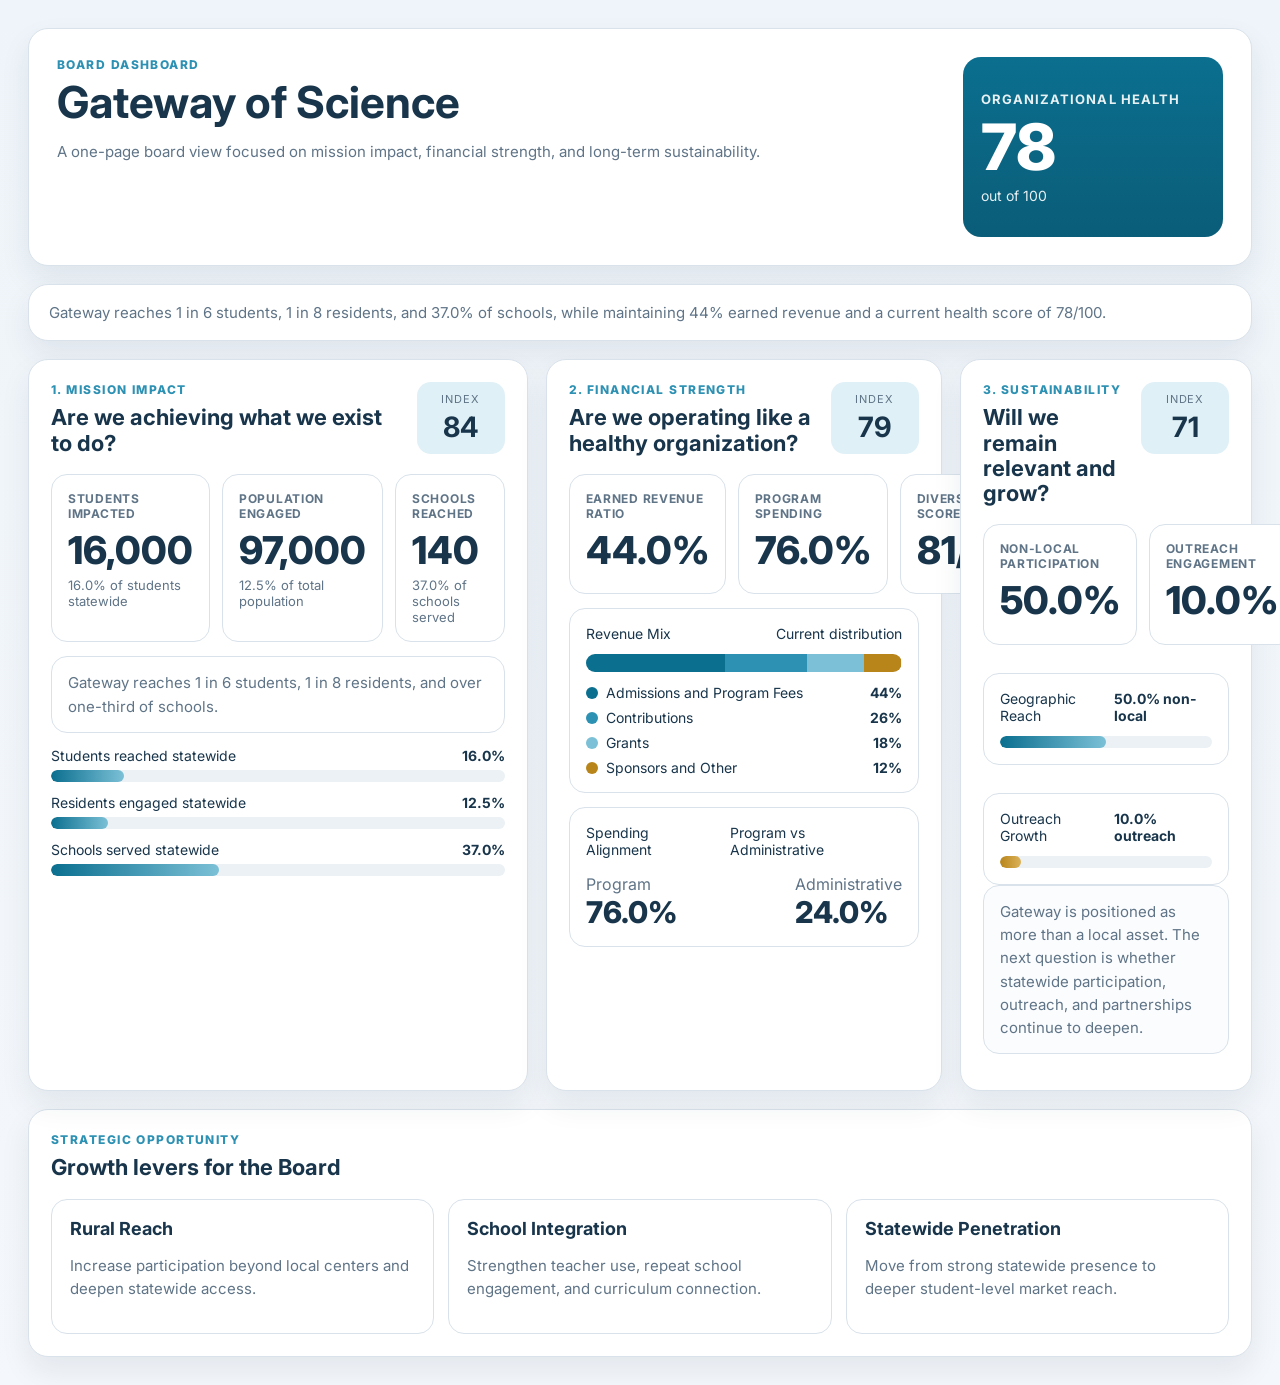
==== index.html @ af175d5b "Add files via upload" ====
<!doctype html>
<html lang="en">
<head>
  <meta charset="utf-8">
  <meta name="viewport" content="width=device-width, initial-scale=1">
  <title>Gateway of Science | Board Dashboard</title>
  <link rel="preconnect" href="https://fonts.googleapis.com">
  <link rel="preconnect" href="https://fonts.gstatic.com" crossorigin>
  <link href="https://fonts.googleapis.com/css2?family=Inter:wght@400;600;700;800&display=swap" rel="stylesheet">
  <link rel="stylesheet" href="css/styles.css">
</head>
<body>
  <div class="page-shell">
    <header class="hero">
      <div>
        <p class="eyebrow">Board Dashboard</p>
        <h1>Gateway of Science</h1>
        <p class="hero-copy">
          A one-page board view focused on mission impact, financial strength, and long-term sustainability.
        </p>
      </div>
      <div class="health-card" title="Overall organizational health score based on the three index sections below.">
        <div class="health-label">Organizational Health</div>
        <div class="health-score" id="overallHealthScore">--</div>
        <div class="health-scale">out of 100</div>
      </div>
    </header>

    <section class="story-strip" id="storyStrip" title="Board-level narrative summary generated from the current metrics.">
      Loading summary...
    </section>

    <main class="dashboard-grid">
      <section class="panel mission-panel">
        <div class="panel-head">
          <div>
            <p class="section-kicker">1. Mission Impact</p>
            <h2>Are we achieving what we exist to do?</h2>
          </div>
          <div class="index-badge" title="Mission Impact Index score.">
            <span>Index</span>
            <strong id="missionIndex">--</strong>
          </div>
        </div>

        <div class="metric-grid">
          <article class="metric-card" title="Total students impacted by Gateway programming.">
            <span class="metric-label">Students Impacted</span>
            <strong class="metric-value" id="studentsImpacted">--</strong>
            <span class="metric-sub" id="studentsPenetration">--</span>
          </article>

          <article class="metric-card" title="Total annual engagements across all audiences.">
            <span class="metric-label">Population Engaged</span>
            <strong class="metric-value" id="populationEngaged">--</strong>
            <span class="metric-sub" id="populationPct">--</span>
          </article>

          <article class="metric-card" title="Schools served by Gateway programs.">
            <span class="metric-label">Schools Reached</span>
            <strong class="metric-value" id="schoolsReached">--</strong>
            <span class="metric-sub" id="schoolsPct">--</span>
          </article>
        </div>

        <div class="callout" id="missionCallout" title="Plain-language summary of Gateway mission reach."></div>

        <div class="bar-list" id="missionBars"></div>
      </section>

      <section class="panel financial-panel">
        <div class="panel-head">
          <div>
            <p class="section-kicker">2. Financial Strength</p>
            <h2>Are we operating like a healthy organization?</h2>
          </div>
          <div class="index-badge" title="Financial Strength Index score.">
            <span>Index</span>
            <strong id="financialIndex">--</strong>
          </div>
        </div>

        <div class="metric-grid three-up">
          <article class="metric-card" title="Share of revenue that is earned through operations and programming.">
            <span class="metric-label">Earned Revenue Ratio</span>
            <strong class="metric-value" id="earnedRevenuePct">--</strong>
          </article>

          <article class="metric-card" title="Share of spending directed to programs rather than administration.">
            <span class="metric-label">Program Spending</span>
            <strong class="metric-value" id="programSpendingPct">--</strong>
          </article>

          <article class="metric-card" title="Simple measure of how balanced the funding sources are.">
            <span class="metric-label">Diversification Score</span>
            <strong class="metric-value" id="diversificationScore">--</strong>
          </article>
        </div>

        <div class="stack-card">
          <div class="stack-head">
            <span>Revenue Mix</span>
            <span id="revenueMixNote">Current distribution</span>
          </div>
          <div class="stack-bar" id="revenueStack" title="Revenue sources shown as a proportional stack."></div>
          <div class="legend" id="revenueLegend"></div>
        </div>

        <div class="stack-card">
          <div class="stack-head">
            <span>Spending Alignment</span>
            <span>Program vs Administrative</span>
          </div>
          <div class="split-row">
            <div>
              <div class="split-label">Program</div>
              <div class="split-value" id="programSpendValue">--</div>
            </div>
            <div>
              <div class="split-label">Administrative</div>
              <div class="split-value" id="adminSpendValue">--</div>
            </div>
          </div>
        </div>
      </section>

      <section class="panel sustainability-panel">
        <div class="panel-head">
          <div>
            <p class="section-kicker">3. Sustainability</p>
            <h2>Will we remain relevant and grow?</h2>
          </div>
          <div class="index-badge" title="Sustainability Index score.">
            <span>Index</span>
            <strong id="sustainabilityIndex">--</strong>
          </div>
        </div>

        <div class="metric-grid three-up">
          <article class="metric-card" title="Share of engagement coming from outside the local area.">
            <span class="metric-label">Non-Local Participation</span>
            <strong class="metric-value" id="nonLocalPct">--</strong>
          </article>

          <article class="metric-card" title="Share of engagement delivered through outreach or offsite programming.">
            <span class="metric-label">Outreach Engagement</span>
            <strong class="metric-value" id="outreachPct">--</strong>
          </article>

          <article class="metric-card" title="Count of active strategic partnerships supporting growth.">
            <span class="metric-label">Strategic Partnerships</span>
            <strong class="metric-value" id="partnershipsCount">--</strong>
          </article>
        </div>

        <div class="dual-progress-wrap">
          <div class="progress-card" title="Comparison of local and non-local participation.">
            <div class="progress-head">
              <span>Geographic Reach</span>
              <strong id="geoReachText">--</strong>
            </div>
            <div class="progress-track">
              <div class="progress-fill" id="geoReachFill"></div>
            </div>
          </div>

          <div class="progress-card" title="Share of total engagement delivered through outreach.">
            <div class="progress-head">
              <span>Outreach Growth</span>
              <strong id="outreachText">--</strong>
            </div>
            <div class="progress-track">
              <div class="progress-fill alt" id="outreachFill"></div>
            </div>
          </div>
        </div>

        <div class="callout muted" id="sustainabilityCallout"></div>
      </section>
    </main>

    <section class="panel bottom-panel">
      <div class="panel-head">
        <div>
          <p class="section-kicker">Strategic Opportunity</p>
          <h2>Growth levers for the Board</h2>
        </div>
      </div>
      <div class="opportunity-grid">
        <article class="opportunity-card" title="Expand service and participation in rural communities.">
          <h3>Rural Reach</h3>
          <p>Increase participation beyond local centers and deepen statewide access.</p>
        </article>
        <article class="opportunity-card" title="Increase embedded use with teachers, schools, and district systems.">
          <h3>School Integration</h3>
          <p>Strengthen teacher use, repeat school engagement, and curriculum connection.</p>
        </article>
        <article class="opportunity-card" title="Improve the share of North Dakota students reached annually.">
          <h3>Statewide Penetration</h3>
          <p>Move from strong statewide presence to deeper student-level market reach.</p>
        </article>
      </div>
    </section>
  </div>

  <script src="js/app.js"></script>
</body>
</html>
---- css/styles.css ----
:root {
  --bg: #f4f7fb;
  --card: #ffffff;
  --text: #18354b;
  --muted: #5f7487;
  --line: #d9e2ea;
  --blue-1: #0b6f8f;
  --blue-2: #2d91b3;
  --blue-3: #7bc0d6;
  --blue-4: #dff0f6;
  --green: #4e8b61;
  --gold: #b8851a;
  --shadow: 0 14px 30px rgba(24, 53, 75, 0.08);
  --radius: 20px;
}

* { box-sizing: border-box; }
html, body { margin: 0; padding: 0; }
body {
  font-family: Inter, system-ui, -apple-system, BlinkMacSystemFont, "Segoe UI", sans-serif;
  background: linear-gradient(180deg, #eef4f9 0%, var(--bg) 100%);
  color: var(--text);
}

.page-shell {
  max-width: 1360px;
  margin: 0 auto;
  padding: 28px;
}

.hero {
  display: grid;
  grid-template-columns: 1fr 260px;
  gap: 20px;
  align-items: stretch;
  margin-bottom: 18px;
}

.hero, .panel, .story-strip {
  background: var(--card);
  border: 1px solid var(--line);
  border-radius: var(--radius);
  box-shadow: var(--shadow);
}

.hero {
  padding: 28px;
}

.eyebrow, .section-kicker {
  margin: 0 0 8px;
  font-size: 12px;
  font-weight: 800;
  letter-spacing: 0.12em;
  text-transform: uppercase;
  color: var(--blue-2);
}

h1 {
  margin: 0 0 8px;
  font-size: clamp(30px, 4vw, 44px);
  line-height: 1.02;
}

h2 {
  margin: 0;
  font-size: 22px;
  line-height: 1.15;
}

h3 {
  margin: 0 0 8px;
  font-size: 18px;
}

.hero-copy, .callout, .story-strip, .opportunity-card p {
  font-size: 15px;
  line-height: 1.55;
  color: var(--muted);
}

.health-card {
  border-radius: 18px;
  background: linear-gradient(180deg, var(--blue-1), #0a5d78);
  color: #fff;
  padding: 18px;
  display: flex;
  flex-direction: column;
  justify-content: center;
  min-height: 180px;
}

.health-label {
  font-size: 13px;
  font-weight: 700;
  letter-spacing: 0.08em;
  text-transform: uppercase;
  opacity: 0.9;
}

.health-score {
  font-size: 64px;
  font-weight: 800;
  line-height: 1;
  margin: 8px 0;
}

.health-scale {
  font-size: 14px;
  opacity: 0.9;
}

.story-strip {
  padding: 16px 20px;
  margin-bottom: 18px;
}

.dashboard-grid {
  display: grid;
  grid-template-columns: repeat(12, 1fr);
  gap: 18px;
}

.panel {
  padding: 22px;
}

.mission-panel { grid-column: span 5; }
.financial-panel { grid-column: span 4; }
.sustainability-panel { grid-column: span 3; }
.bottom-panel { margin-top: 18px; }

.panel-head {
  display: flex;
  justify-content: space-between;
  align-items: flex-start;
  gap: 12px;
  margin-bottom: 18px;
}

.index-badge {
  min-width: 88px;
  padding: 10px 12px;
  border-radius: 14px;
  background: var(--blue-4);
  text-align: center;
}

.index-badge span {
  display: block;
  font-size: 11px;
  text-transform: uppercase;
  letter-spacing: 0.08em;
  color: var(--muted);
  margin-bottom: 4px;
}

.index-badge strong {
  font-size: 28px;
}

.metric-grid {
  display: grid;
  grid-template-columns: repeat(3, 1fr);
  gap: 12px;
  margin-bottom: 14px;
}

.metric-grid.three-up,
.opportunity-grid {
  grid-template-columns: repeat(3, 1fr);
}

.metric-card,
.opportunity-card,
.stack-card,
.progress-card,
.callout {
  border: 1px solid var(--line);
  border-radius: 16px;
  background: #fff;
}

.metric-card {
  padding: 16px;
}

.metric-label, .metric-sub, .split-label {
  display: block;
  color: var(--muted);
}

.metric-label {
  font-size: 12px;
  font-weight: 700;
  text-transform: uppercase;
  letter-spacing: 0.06em;
  margin-bottom: 10px;
}

.metric-value {
  display: block;
  font-size: clamp(28px, 3vw, 40px);
  line-height: 1;
  font-weight: 800;
  margin-bottom: 8px;
}

.metric-sub {
  font-size: 13px;
}

.callout {
  padding: 14px 16px;
  margin-bottom: 14px;
}

.callout.muted {
  background: #fbfcfe;
}

.bar-list {
  display: grid;
  gap: 12px;
}

.bar-item {
  display: grid;
  gap: 6px;
}

.bar-top {
  display: flex;
  justify-content: space-between;
  gap: 10px;
  font-size: 14px;
}

.bar-track,
.progress-track {
  width: 100%;
  height: 12px;
  border-radius: 999px;
  background: #ebf1f5;
  overflow: hidden;
}

.bar-fill,
.progress-fill {
  height: 100%;
  border-radius: inherit;
  background: linear-gradient(90deg, var(--blue-1), var(--blue-3));
}

.progress-fill.alt {
  background: linear-gradient(90deg, var(--gold), #dbb25a);
}

.stack-card,
.progress-card {
  padding: 16px;
  margin-top: 14px;
}

.stack-head,
.progress-head,
.split-row {
  display: flex;
  justify-content: space-between;
  gap: 12px;
  align-items: center;
}

.stack-head,
.progress-head {
  margin-bottom: 12px;
  font-size: 14px;
}

.stack-bar {
  display: flex;
  width: 100%;
  height: 18px;
  border-radius: 999px;
  overflow: hidden;
  background: #edf2f7;
}

.stack-segment {
  height: 100%;
}

.legend {
  display: grid;
  gap: 8px;
  margin-top: 12px;
}

.legend-item {
  display: flex;
  align-items: center;
  justify-content: space-between;
  gap: 10px;
  font-size: 14px;
}

.legend-left {
  display: flex;
  align-items: center;
  gap: 8px;
}

.swatch {
  width: 12px;
  height: 12px;
  border-radius: 999px;
}

.split-row {
  padding-top: 4px;
}

.split-value {
  font-size: 30px;
  font-weight: 800;
}

.dual-progress-wrap {
  display: grid;
  gap: 14px;
}

.opportunity-grid {
  display: grid;
  gap: 14px;
}

.opportunity-card {
  padding: 18px;
}

@media (max-width: 1100px) {
  .mission-panel,
  .financial-panel,
  .sustainability-panel {
    grid-column: span 12;
  }
}

@media (max-width: 900px) {
  .hero {
    grid-template-columns: 1fr;
  }

  .metric-grid,
  .metric-grid.three-up,
  .opportunity-grid {
    grid-template-columns: 1fr;
  }

  .page-shell {
    padding: 16px;
  }
}
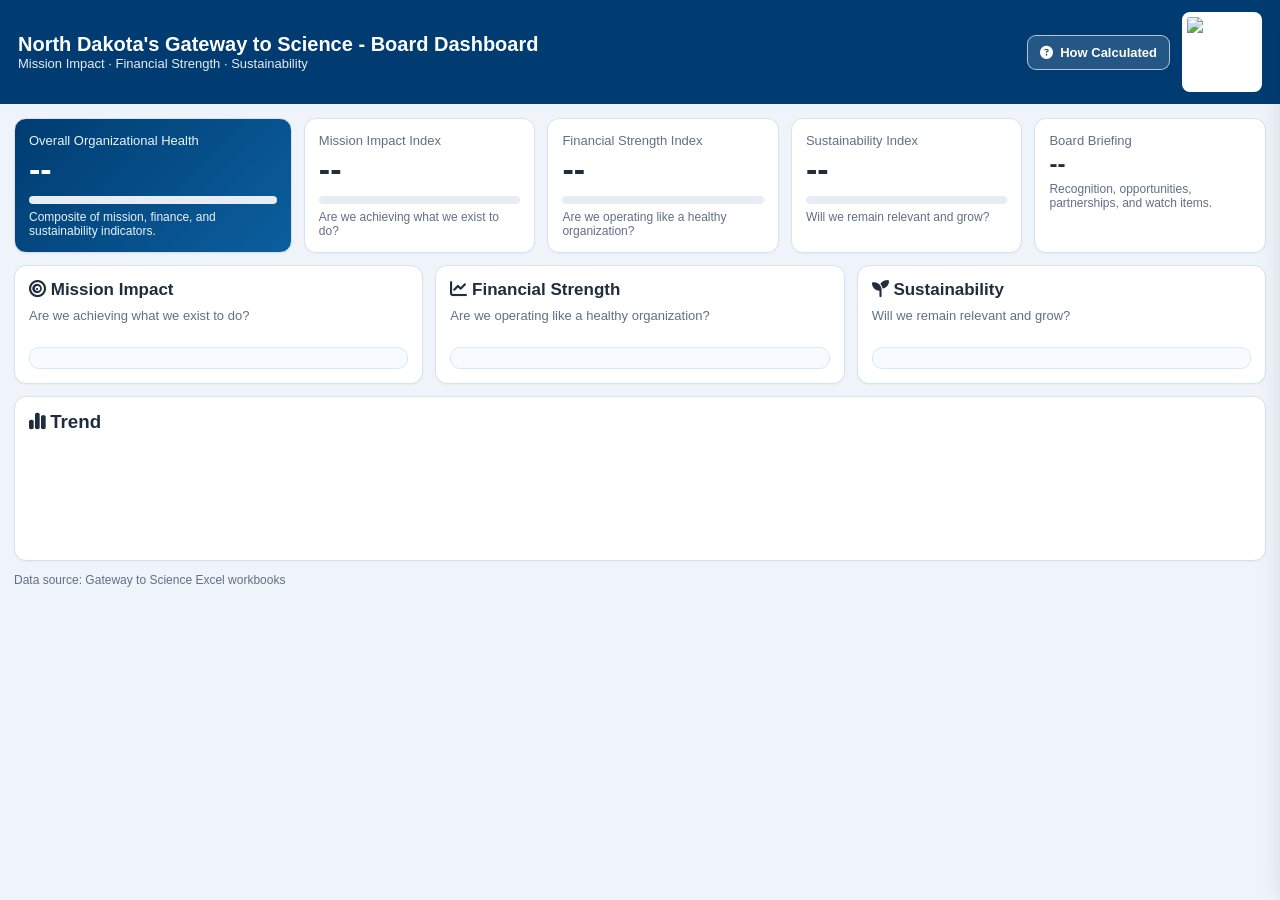
==== commit c35004c0: "Add files via upload" ====
--- a/index.html
+++ b/index.html
@@ -1,208 +1,2223 @@
 <!doctype html>
 <html lang="en">
 <head>
-  <meta charset="utf-8">
-  <meta name="viewport" content="width=device-width, initial-scale=1">
-  <title>Gateway of Science | Board Dashboard</title>
-  <link rel="preconnect" href="https://fonts.googleapis.com">
-  <link rel="preconnect" href="https://fonts.gstatic.com" crossorigin>
-  <link href="https://fonts.googleapis.com/css2?family=Inter:wght@400;600;700;800&display=swap" rel="stylesheet">
-  <link rel="stylesheet" href="css/styles.css">
+    <meta charset="utf-8">
+    <title>North Dakota's Gateway to Science - Board Dashboard</title>
+    <meta name="viewport" content="width=device-width, initial-scale=1">
+
+    <link rel="stylesheet" href="https://cdnjs.cloudflare.com/ajax/libs/font-awesome/6.5.0/css/all.min.css">
+    <script src="https://cdn.jsdelivr.net/npm/chart.js"></script>
+    <script src="https://cdn.jsdelivr.net/npm/papaparse@5.4.1/papaparse.min.js"></script>
+
+    <style>
+        :root {
+            --blue: #003c71;
+            --blue2: #0b5f9e;
+            --light: #eef4f9;
+            --card: #fff;
+            --line: #d8e2ee;
+            --text: #1f2d3d;
+            --muted: #607085;
+            --green: #2f7d32;
+        }
+
+        * {
+            box-sizing: border-box
+        }
+
+        body {
+            margin: 0;
+            font-family: Arial, Helvetica, sans-serif;
+            background: var(--light);
+            color: var(--text);
+        }
+
+        .header {
+            background: var(--blue);
+            color: #fff;
+            padding: 12px 18px;
+            display: flex;
+            justify-content: space-between;
+            gap: 12px;
+        }
+
+            .header h1 {
+                margin: 0;
+                font-size: 20px;
+            }
+
+        .subtitle {
+            font-size: 13px;
+            opacity: .9;
+        }
+
+        .page {
+            max-width: 1500px;
+            margin: 0 auto;
+            padding: 14px;
+        }
+
+        .card,
+        .score-card,
+        .section-card,
+        .lever-card {
+            background: var(--card);
+            border: 1px solid var(--line);
+            border-radius: 12px;
+            padding: 14px;
+            box-shadow: 0 1px 2px rgba(0,0,0,.04);
+        }
+
+        .story-card {
+            border-left: 6px solid var(--blue);
+            margin-bottom: 12px;
+        }
+
+            .story-card h2 {
+                margin: 0 0 6px;
+                font-size: 18px;
+            }
+
+            .story-card p {
+                margin: 0;
+                color: var(--muted);
+                line-height: 1.4;
+            }
+
+        .score-row {
+            display: grid;
+            grid-template-columns: 1.2fr repeat(4,1fr);
+            gap: 12px;
+            margin-bottom: 12px;
+        }
+
+        .overall {
+            background: linear-gradient(135deg,var(--blue),var(--blue2));
+            color: #fff;
+        }
+
+        .score-label {
+            font-size: 13px;
+            color: var(--muted);
+            margin-bottom: 4px;
+        }
+
+        .overall .score-label,
+        .overall .score-note {
+            color: #eaf3fb;
+        }
+
+        .score-value {
+            font-size: 34px;
+            font-weight: 800;
+            line-height: 1;
+        }
+
+        .score-note {
+            margin-top: 6px;
+            font-size: 12px;
+            color: var(--muted);
+        }
+
+        .meter {
+            height: 8px;
+            background: #e7edf3;
+            border-radius: 999px;
+            overflow: hidden;
+            margin-top: 10px;
+        }
+
+        .meter-fill {
+            height: 100%;
+            width: 0%;
+            background: var(--green);
+        }
+
+        .dashboard-grid {
+            display: grid;
+            grid-template-columns: repeat(3,1fr);
+            gap: 12px;
+        }
+
+        .section-card h3 {
+            margin: 0 0 8px;
+            font-size: 17px;
+        }
+
+        .section-question {
+            margin: 0 0 12px;
+            font-size: 13px;
+            color: var(--muted);
+        }
+
+        .kpi-list {
+            display: grid;
+            gap: 8px;
+        }
+
+        .kpi-row {
+            display: grid;
+            grid-template-columns: 46px 1fr auto;
+            gap: 10px;
+            align-items: center;
+            border-top: 1px solid #eef2f6;
+            padding-top: 8px;
+        }
+
+            .kpi-row:first-child {
+                border-top: 0;
+                padding-top: 0;
+            }
+
+        .kpi-icon {
+            width: 38px;
+            height: 38px;
+            display: flex;
+            align-items: center;
+            justify-content: center;
+            border-radius: 10px;
+            background: #eef4f9;
+            color: var(--blue);
+            font-size: 17px;
+        }
+
+        .kpi-title {
+            font-weight: 700;
+            font-size: 14px;
+        }
+
+        .kpi-sub {
+            color: var(--muted);
+            font-size: 12px;
+            margin-top: 2px;
+        }
+
+        .kpi-value {
+            font-size: 20px;
+            font-weight: 800;
+            text-align: right;
+            white-space: nowrap;
+        }
+
+        .kpi-value-wrap {
+            text-align: right;
+            min-width: 110px;
+        }
+
+        .kpi-asof {
+            margin-top: 3px;
+            font-size: 10px;
+            font-weight: 400;
+            color: var(--muted);
+            white-space: nowrap;
+        }
+
+        .calculation-date {
+            margin-top: 1px;
+            font-size: 10px;
+            font-weight: 400;
+            color: var(--muted);
+            text-align: right;
+        }
+
+        .callout {
+            margin-top: 12px;
+            background: #f7fbff;
+            border: 1px solid #d7e9f8;
+            border-radius: 10px;
+            padding: 10px;
+            font-size: 13px;
+            line-height: 1.35;
+        }
+
+        .trend-card {
+            margin-top: 12px;
+        }
+
+        .footer-note {
+            margin-top: 12px;
+            font-size: 12px;
+            color: var(--muted);
+        }
+
+        .kpi-row-expanded {
+            grid-template-columns: 46px 1fr auto;
+            align-items: start;
+        }
+
+        .kpi-body {
+            min-width: 0;
+        }
+
+        .kpi-compare {
+            display: grid;
+            grid-template-columns: repeat(3,1fr);
+            gap: 6px;
+            margin-top: 8px;
+        }
+
+            .kpi-compare > div {
+                background: #f7fbff;
+                border: 1px solid #d7e9f8;
+                border-radius: 8px;
+                padding: 6px 8px;
+            }
+
+        .compare-label {
+            font-size: 11px;
+            color: var(--muted);
+            margin-bottom: 2px;
+        }
+
+        .compare-value {
+            font-size: 13px;
+            font-weight: 800;
+        }
+
+        .score-card {
+            cursor: pointer;
+        }
+
+            .score-card:hover {
+                border-color: #9fc7e8;
+                box-shadow: 0 2px 6px rgba(0,60,113,.14);
+            }
+
+        .detail-card {
+            margin-bottom: 12px;
+        }
+
+        .detail-head {
+            display: flex;
+            justify-content: space-between;
+            align-items: flex-start;
+            gap: 12px;
+            margin-bottom: 10px;
+        }
+
+            .detail-head h3 {
+                margin: 0 0 4px;
+                font-size: 17px;
+            }
+
+        .detail-sub {
+            font-size: 13px;
+            color: var(--muted);
+        }
+
+        .detail-close {
+            border: 1px solid var(--line);
+            background: #fff;
+            border-radius: 8px;
+            font-size: 20px;
+            line-height: 1;
+            padding: 4px 10px;
+            cursor: pointer;
+        }
+
+        .index-calculation {
+            margin-bottom: 14px;
+        }
+
+        .calculation-summary {
+            display: flex;
+            align-items: center;
+            justify-content: space-between;
+            gap: 14px;
+            padding: 12px 14px;
+            margin-bottom: 10px;
+            border: 1px solid #b8d6ee;
+            border-left: 6px solid var(--blue);
+            border-radius: 10px;
+            background: #f7fbff;
+        }
+
+        .calculation-summary-label {
+            font-size: 13px;
+            color: var(--muted);
+        }
+
+        .calculation-summary-value {
+            font-size: 30px;
+            font-weight: 800;
+            white-space: nowrap;
+        }
+
+        .calculation-grid {
+            display: grid;
+            grid-template-columns: repeat(3, 1fr);
+            gap: 10px;
+        }
+
+        .calculation-item {
+            border: 1px solid var(--line);
+            border-radius: 10px;
+            padding: 11px;
+            background: #fff;
+        }
+
+        .calculation-item-title {
+            font-size: 14px;
+            font-weight: 800;
+            margin-bottom: 8px;
+        }
+
+        .calculation-line {
+            display: flex;
+            justify-content: space-between;
+            gap: 10px;
+            padding: 3px 0;
+            font-size: 12px;
+            color: var(--muted);
+        }
+
+        .calculation-line strong {
+            color: var(--text);
+            text-align: right;
+        }
+
+        .calculation-score {
+            margin-top: 8px;
+            padding-top: 8px;
+            border-top: 1px solid #e8eef4;
+            display: flex;
+            justify-content: space-between;
+            align-items: baseline;
+            gap: 10px;
+        }
+
+        .calculation-score strong {
+            font-size: 22px;
+        }
+
+        .calculation-formula {
+            margin-top: 10px;
+            font-size: 12px;
+            color: var(--muted);
+        }
+
+        .calculation-math {
+            margin-top: 3px;
+            font-size: 11px;
+            line-height: 1.25;
+            color: var(--muted);
+            text-align: right;
+            font-weight: 400;
+        }
+
+        .calculation-math strong {
+            color: var(--text);
+            font-weight: 700;
+        }
+
+        .calculation-contribution {
+            margin-top: 7px;
+            padding-top: 7px;
+            border-top: 1px dashed #e1e8ef;
+        }
+
+        .detail-chart-grid {
+            display: grid;
+            grid-template-columns: repeat(3,1fr);
+            gap: 12px;
+        }
+
+        .detail-mini-chart {
+            border: 1px solid var(--line);
+            border-radius: 10px;
+            padding: 10px;
+            background: #f8fbfe;
+        }
+
+        .detail-mini-chart-title {
+            font-weight: 800;
+            font-size: 13px;
+            margin-bottom: 6px;
+        }
+
+
+        .score-card.active-index {
+            border-color: var(--blue);
+            box-shadow: 0 0 0 3px rgba(0,60,113,.16);
+        }
+
+            .score-card.active-index .score-label {
+                color: var(--blue);
+            }
+
+        .briefing-card {
+            margin-bottom: 12px;
+        }
+
+        .briefing-head {
+            display: flex;
+            justify-content: space-between;
+            align-items: flex-start;
+            gap: 12px;
+            margin-bottom: 10px;
+        }
+
+            .briefing-head h3 {
+                margin: 0 0 4px;
+                font-size: 17px;
+            }
+
+        .briefing-sub {
+            font-size: 13px;
+            color: var(--muted);
+        }
+
+        .briefing-grid {
+            display: grid;
+            grid-template-columns: repeat(3,1fr);
+            gap: 10px;
+        }
+
+        .briefing-item {
+            border: 1px solid var(--line);
+            background: #f8fbfe;
+            border-radius: 10px;
+            padding: 10px;
+        }
+
+        .briefing-meta {
+            display: flex;
+            justify-content: space-between;
+            gap: 8px;
+            font-size: 11px;
+            color: var(--muted);
+            margin-bottom: 6px;
+        }
+
+        .briefing-category {
+            font-weight: 800;
+            color: var(--blue);
+        }
+
+        .briefing-title {
+            font-weight: 800;
+            font-size: 14px;
+            margin-bottom: 4px;
+        }
+
+        .briefing-details {
+            font-size: 13px;
+            color: var(--muted);
+            line-height: 1.35;
+        }
+
+        .briefing-archive-toggle {
+            margin-top: 10px;
+        }
+
+            .briefing-archive-toggle button {
+                border: 1px solid var(--line);
+                background: #fff;
+                border-radius: 8px;
+                padding: 6px 10px;
+                cursor: pointer;
+            }
+
+        .briefing-archive {
+            margin-top: 10px;
+            border-top: 1px solid var(--line);
+            padding-top: 10px;
+        }
+
+        .archive-row {
+            display: grid;
+            grid-template-columns: 90px 130px 1fr;
+            gap: 10px;
+            border-top: 1px solid #eef2f6;
+            padding: 8px 0;
+            font-size: 13px;
+        }
+
+            .archive-row:first-child {
+                border-top: 0;
+            }
+.header-actions {
+            display: flex;
+            align-items: center;
+            justify-content: flex-end;
+            gap: 12px;
+        }
+
+        .sheet-link {
+            color: #fff;
+            font-size: 13px;
+            font-weight: 700;
+            text-decoration: underline;
+            white-space: nowrap;
+        }
+
+        .how-button {
+            display: inline-flex;
+            align-items: center;
+            gap: 7px;
+            border: 1px solid rgba(255,255,255,.65);
+            background: rgba(255,255,255,.14);
+            color: #fff;
+            border-radius: 9px;
+            padding: 9px 12px;
+            font-size: 13px;
+            font-weight: 800;
+            white-space: nowrap;
+            cursor: pointer;
+        }
+
+        .how-button:hover {
+            background: rgba(255,255,255,.24);
+        }
+
+        @media(max-width:900px) {
+            .header-actions {
+                flex-wrap: wrap;
+                justify-content: flex-start;
+            }
+        }
+        .help-drawer-backdrop{position:fixed;inset:0;background:rgba(15,23,42,.35);z-index:19990;display:none}
+        .help-drawer-backdrop.open{display:block}
+        .help-drawer{position:fixed;top:0;right:-520px;width:500px;max-width:94vw;height:100vh;background:#fff;border-left:1px solid var(--line);box-shadow:-10px 0 30px rgba(15,23,42,.2);z-index:20000;transition:right .22s ease;display:flex;flex-direction:column}
+        .help-drawer.open{right:0}
+        .help-drawer-head{padding:14px 16px;border-bottom:1px solid var(--line);border-left:6px solid var(--blue);background:#f8fbfe;display:flex;justify-content:space-between;gap:12px}
+        .help-drawer-head h2{margin:0 0 4px;font-size:19px}
+        .help-drawer-head p{margin:0;color:var(--muted);font-size:12px}
+        .help-drawer-close{border:1px solid var(--line);background:#fff;border-radius:8px;font-size:21px;line-height:1;padding:4px 10px;cursor:pointer}
+        .help-drawer-body{overflow-y:auto;padding:14px}
+        .help-section{border:1px solid var(--line);border-radius:11px;padding:12px;margin-bottom:12px;background:#fff}
+        .help-section h3{margin:0 0 8px;font-size:15px;color:var(--blue)}
+        .help-section p{margin:0 0 8px;font-size:13px;line-height:1.45}
+        .help-formula{text-align:center;background:#f7fbff;border:1px solid #d7e9f8;border-radius:9px;padding:10px;margin:8px 0;font-weight:800}
+        .help-live-row{border-top:1px solid #edf2f7;padding-top:8px;margin-top:8px}
+        .help-live-row:first-child{border-top:0;padding-top:0;margin-top:0}
+        .help-live-title{font-weight:800;font-size:13px;margin-bottom:5px}
+        .help-live-values{display:grid;grid-template-columns:repeat(4,1fr);gap:6px}
+        .help-live-values>div,.help-goal-item,.help-dev-item{background:#f8fbfe;border:1px solid #e1ebf3;border-radius:7px;padding:6px}
+        .help-live-label,.help-dev-label{font-size:10px;color:var(--muted);margin-bottom:2px}
+        .help-live-value,.help-dev-value{font-size:12px;font-weight:800}
+        .help-rule-group{margin-top:10px}.help-rule-group:first-child{margin-top:0}
+        .help-rule-title{font-weight:800;margin-bottom:6px}
+        .help-rule-item{display:grid;grid-template-columns:1fr auto;gap:8px;padding:5px 0;border-top:1px solid #edf2f7;font-size:12px}
+        .help-goal-grid,.help-dev-grid{display:grid;grid-template-columns:1fr 1fr;gap:8px}
+        .help-goal-name{font-size:12px;font-weight:800}
+        .help-goal-value{margin-top:3px;font-size:16px;font-weight:800;color:var(--blue)}
+        .help-developer summary{cursor:pointer;font-weight:800;color:var(--blue)}
+        .help-dev-grid{margin-top:10px}
+
+        .dashboard-qr {
+            display: flex;
+            align-items: center;
+            gap: 10px;
+            font-size: 12px;
+            color: #fff;
+            font-weight: 700;
+        }
+
+            .dashboard-qr img {
+                width: 80px;
+                height: 80px;
+                border: 1px solid rgba(255,255,255,.45);
+                border-radius: 8px;
+                padding: 4px;
+                background: #fff;
+            }
+
+        @media(max-width:900px) {
+            .briefing-grid {
+                grid-template-columns: 1fr;
+            }
+
+            .archive-row {
+                grid-template-columns: 1fr;
+            }
+        }
+
+        @media(max-width:900px) {
+            .detail-chart-grid,
+            .calculation-grid {
+                grid-template-columns: 1fr;
+            }
+        }
+
+        @media(max-width:650px) {
+            .kpi-row-expanded {
+                grid-template-columns: 38px 1fr;
+            }
+
+                .kpi-row-expanded .kpi-value {
+                    grid-column: 2;
+                    text-align: left;
+                }
+
+            .kpi-compare {
+                grid-template-columns: 1fr;
+            }
+        }
+
+        @media(max-width:1100px) {
+            .score-row {
+                grid-template-columns: repeat(2,1fr)
+            }
+
+            .dashboard-grid {
+                grid-template-columns: 1fr
+            }
+        }
+
+        @media(max-width:650px) {
+            .score-row {
+                grid-template-columns: 1fr
+            }
+
+            .header {
+                flex-direction: column
+            }
+        }
+
+        @media (max-width: 768px) {
+
+            .brief-panel.active {
+                position: fixed;
+                top: 10px;
+                left: 10px;
+                right: 10px;
+                bottom: 10px;
+                z-index: 9999;
+                overflow-y: auto;
+                background: #fff;
+                border-radius: 12px;
+                box-shadow: 0 10px 30px rgba(0,0,0,.25);
+            }
+        }
+    
+        .how-button {
+            position: fixed;
+            top: 18px;
+            right: 105px;
+            z-index: 21010;
+            display: inline-flex;
+            align-items: center;
+            gap: 7px;
+            border: 2px solid #ffffff;
+            background: #f4b400;
+            color: #102a43;
+            border-radius: 9px;
+            padding: 10px 14px;
+            font-size: 13px;
+            font-weight: 800;
+            white-space: nowrap;
+            box-shadow: 0 3px 10px rgba(0,0,0,.25);
+            cursor: pointer;
+        }
+
+        .how-button:hover {
+            background: #ffd45c;
+        }
+
+        @media(max-width:700px) {
+            .how-button {
+                top: 10px;
+                right: 10px;
+            }
+
+            .dashboard-qr {
+                display: none;
+            }
+        }
+
+    
+        /* Final header placement for the calculation guide button */
+        .header {
+            align-items: center;
+        }
+
+        .header-actions {
+            display: flex;
+            align-items: center;
+            justify-content: flex-end;
+            gap: 12px;
+            margin-left: auto;
+        }
+
+        .how-button {
+            position: static !important;
+            top: auto !important;
+            right: auto !important;
+            z-index: auto !important;
+            display: inline-flex;
+            align-items: center;
+            gap: 7px;
+            border: 1px solid rgba(255,255,255,.65);
+            background: rgba(255,255,255,.14);
+            color: #fff;
+            border-radius: 9px;
+            padding: 9px 12px;
+            font-size: 13px;
+            font-weight: 800;
+            white-space: nowrap;
+            box-shadow: none;
+            cursor: pointer;
+        }
+
+        .how-button:hover {
+            background: rgba(255,255,255,.24);
+        }
+
+        @media(max-width:900px) {
+            .header {
+                align-items: flex-start;
+            }
+
+            .header-actions {
+                flex-wrap: wrap;
+                justify-content: flex-start;
+                margin-left: 0;
+            }
+        }
+
+        @media(max-width:700px) {
+            .how-button {
+                position: static !important;
+            }
+        }
+
+    </style>
 </head>
+
 <body>
-  <div class="page-shell">
-    <header class="hero">
-      <div>
-        <p class="eyebrow">Board Dashboard</p>
-        <h1>Gateway of Science</h1>
-        <p class="hero-copy">
-          A one-page board view focused on mission impact, financial strength, and long-term sustainability.
-        </p>
-      </div>
-      <div class="health-card" title="Overall organizational health score based on the three index sections below.">
-        <div class="health-label">Organizational Health</div>
-        <div class="health-score" id="overallHealthScore">--</div>
-        <div class="health-scale">out of 100</div>
-      </div>
-    </header>
-
-    <section class="story-strip" id="storyStrip" title="Board-level narrative summary generated from the current metrics.">
-      Loading summary...
-    </section>
-
-    <main class="dashboard-grid">
-      <section class="panel mission-panel">
-        <div class="panel-head">
-          <div>
-            <p class="section-kicker">1. Mission Impact</p>
-            <h2>Are we achieving what we exist to do?</h2>
-          </div>
-          <div class="index-badge" title="Mission Impact Index score.">
-            <span>Index</span>
-            <strong id="missionIndex">--</strong>
-          </div>
+
+    <div class="header">
+        <div>
+            <h1>North Dakota's Gateway to Science - Board Dashboard</h1>
+            <div class="subtitle">Mission Impact · Financial Strength · Sustainability</div>
         </div>
 
-        <div class="metric-grid">
-          <article class="metric-card" title="Total students impacted by Gateway programming.">
-            <span class="metric-label">Students Impacted</span>
-            <strong class="metric-value" id="studentsImpacted">--</strong>
-            <span class="metric-sub" id="studentsPenetration">--</span>
-          </article>
-
-          <article class="metric-card" title="Total annual engagements across all audiences.">
-            <span class="metric-label">Population Engaged</span>
-            <strong class="metric-value" id="populationEngaged">--</strong>
-            <span class="metric-sub" id="populationPct">--</span>
-          </article>
-
-          <article class="metric-card" title="Schools served by Gateway programs.">
-            <span class="metric-label">Schools Reached</span>
-            <strong class="metric-value" id="schoolsReached">--</strong>
-            <span class="metric-sub" id="schoolsPct">--</span>
-          </article>
+        <div class="subtitle" style="display:none;" id="lastUpdated">Loading...</div>
+
+        <div class="header-actions">
+
+
+            <button type="button" class="how-button" onclick="toggleHelpDrawer()">
+                <i class="fa-solid fa-circle-question"></i>
+                How Calculated
+            </button>
+
+            <div class="dashboard-qr">
+                <img src="https://api.qrserver.com/v1/create-qr-code/?size=110x110&data=https://durows.github.io/ndgs/connect4c.html"
+                     alt="QR code">
+            </div>
         </div>
-
-        <div class="callout" id="missionCallout" title="Plain-language summary of Gateway mission reach."></div>
-
-        <div class="bar-list" id="missionBars"></div>
-      </section>
-
-      <section class="panel financial-panel">
-        <div class="panel-head">
-          <div>
-            <p class="section-kicker">2. Financial Strength</p>
-            <h2>Are we operating like a healthy organization?</h2>
-          </div>
-          <div class="index-badge" title="Financial Strength Index score.">
-            <span>Index</span>
-            <strong id="financialIndex">--</strong>
-          </div>
+    </div>
+
+
+    <div class="help-drawer-backdrop" id="helpDrawerBackdrop" onclick="closeHelpDrawer()"></div>
+    <aside class="help-drawer" id="helpDrawer" aria-hidden="true">
+        <div class="help-drawer-head">
+            <div>
+                <h2>How is this dashboard calculated?</h2>
+                <p>Live documentation generated from current values, goals, and rules.</p>
+            </div>
+            <button type="button" class="help-drawer-close" onclick="closeHelpDrawer()">×</button>
         </div>
-
-        <div class="metric-grid three-up">
-          <article class="metric-card" title="Share of revenue that is earned through operations and programming.">
-            <span class="metric-label">Earned Revenue Ratio</span>
-            <strong class="metric-value" id="earnedRevenuePct">--</strong>
-          </article>
-
-          <article class="metric-card" title="Share of spending directed to programs rather than administration.">
-            <span class="metric-label">Program Spending</span>
-            <strong class="metric-value" id="programSpendingPct">--</strong>
-          </article>
-
-          <article class="metric-card" title="Simple measure of how balanced the funding sources are.">
-            <span class="metric-label">Diversification Score</span>
-            <strong class="metric-value" id="diversificationScore">--</strong>
-          </article>
+        <div class="help-drawer-body">
+            <section class="help-section">
+                <h3>Why indexes?</h3>
+                <p>Mission Impact, Financial Strength, and Sustainability summarize groups of related measures. Those three indexes combine into Overall Organizational Health.</p>
+            </section>
+            <section class="help-section">
+                <h3>Component score</h3>
+                <p>For a metric where higher is better:</p>
+                <div class="help-formula">Current value ÷ Goal × 100</div>
+                <p>For lower-is-better metrics, the formula is reversed. Scores are capped at 100 when the rule requires it.</p>
+            </section>
+            <section class="help-section">
+                <h3>Live Mission calculation</h3>
+                <div id="helpLiveCalculation"></div>
+            </section>
+            <section class="help-section">
+                <h3>Current index rules</h3>
+                <div id="helpCurrentRules"></div>
+            </section>
+            <section class="help-section">
+                <h3>Current goals</h3>
+                <div id="helpCurrentGoals" class="help-goal-grid"></div>
+            </section>
+            <section class="help-section">
+                <h3>Where the data lives</h3>
+                <p><strong>Gateway weekly workbook</strong> supplies the dated values.</p>
+                <p><strong>Metric Dictionary</strong> stores labels, units, descriptions, goals, and visibility.</p>
+                <p><strong>Metric Map</strong> connects weekly workbook metrics to dashboard metric keys.</p><p><strong>Index Rules</strong> stores weights, direction, and scoring behavior.</p>
+                <p>Every score is recalculated whenever the dashboard loads.</p>
+            </section>
+            <section class="help-section">
+                <details class="help-developer">
+                    <summary>Developer information</summary>
+                    <div class="help-dev-grid" id="helpDeveloperInfo"></div>
+                </details>
+            </section>
         </div>
-
-        <div class="stack-card">
-          <div class="stack-head">
-            <span>Revenue Mix</span>
-            <span id="revenueMixNote">Current distribution</span>
-          </div>
-          <div class="stack-bar" id="revenueStack" title="Revenue sources shown as a proportional stack."></div>
-          <div class="legend" id="revenueLegend"></div>
+    </aside>
+
+    <div class="page">
+
+        <div style="display:none;" class="card story-card">
+            <h2>Board-Level Story</h2>
+            <p id="boardStory">Loading dashboard story...</p>
         </div>
 
-        <div class="stack-card">
-          <div class="stack-head">
-            <span>Spending Alignment</span>
-            <span>Program vs Administrative</span>
-          </div>
-          <div class="split-row">
-            <div>
-              <div class="split-label">Program</div>
-              <div class="split-value" id="programSpendValue">--</div>
+        <div class="score-row">
+            <div class="score-card overall" id="scoreCardSystem" onclick="showIndexDetail('system')">
+                <div class="score-label">Overall Organizational Health</div>
+                <div class="score-value" id="overallScore">--</div>
+                <div class="meter"><div class="meter-fill" id="overallMeter"></div></div>
+                <div class="score-note">Composite of mission, finance, and sustainability indicators.</div>
             </div>
-            <div>
-              <div class="split-label">Administrative</div>
-              <div class="split-value" id="adminSpendValue">--</div>
+
+
+            <div class="score-card" id="scoreCardMission" onclick="showIndexDetail('mission')">
+                <div class="score-label">Mission Impact Index</div>
+                <div class="score-value" id="missionIndex">--</div>
+                <div class="meter"><div class="meter-fill" id="missionMeter"></div></div>
+                <div class="score-note">Are we achieving what we exist to do?</div>
             </div>
-          </div>
+
+            <div class="score-card" id="scoreCardFinancial" onclick="showIndexDetail('financial')">
+                <div class="score-label">Financial Strength Index</div>
+                <div class="score-value" id="financialIndex">--</div>
+                <div class="meter"><div class="meter-fill" id="financialMeter"></div></div>
+                <div class="score-note">Are we operating like a healthy organization?</div>
+            </div>
+
+            <div class="score-card" id="scoreCardSustainability" onclick="showIndexDetail('sustainability')">
+                <div class="score-label">Sustainability Index</div>
+                <div class="score-value" id="sustainabilityIndex">--</div>
+                <div class="meter"><div class="meter-fill" id="sustainabilityMeter"></div></div>
+                <div class="score-note">Will we remain relevant and grow?</div>
+            </div>
+
+            <div class="score-card" id="scoreCardBriefing" onclick="toggleBoardBriefing()">
+                <div class="score-label">Board Briefing</div>
+                <div class="score-value" style="font-size:24px;" id="briefingCount">--</div>
+                <div class="score-note">Recognition, opportunities, partnerships, and watch items.</div>
+            </div>
         </div>
-      </section>
-
-      <section class="panel sustainability-panel">
-        <div class="panel-head">
-          <div>
-            <p class="section-kicker">3. Sustainability</p>
-            <h2>Will we remain relevant and grow?</h2>
-          </div>
-          <div class="index-badge" title="Sustainability Index score.">
-            <span>Index</span>
-            <strong id="sustainabilityIndex">--</strong>
-          </div>
+        <div class="card detail-card" id="indexDetailCard" style="display:none;">
+            <div class="detail-head">
+                <div>
+                    <h3 id="detailTitle">Detail</h3>
+                    <div class="detail-sub" id="detailSub">Trend lines for supporting metrics.</div>
+                </div>
+
+                <button type="button" class="detail-close" onclick="hideIndexDetail()">×</button>
+            </div>
+
+            <div class="index-calculation" id="indexCalculationBreakdown"></div>
+            <div class="detail-chart-grid" id="detailChartGrid"></div>
         </div>
-
-        <div class="metric-grid three-up">
-          <article class="metric-card" title="Share of engagement coming from outside the local area.">
-            <span class="metric-label">Non-Local Participation</span>
-            <strong class="metric-value" id="nonLocalPct">--</strong>
-          </article>
-
-          <article class="metric-card" title="Share of engagement delivered through outreach or offsite programming.">
-            <span class="metric-label">Outreach Engagement</span>
-            <strong class="metric-value" id="outreachPct">--</strong>
-          </article>
-
-          <article class="metric-card" title="Count of active strategic partnerships supporting growth.">
-            <span class="metric-label">Strategic Partnerships</span>
-            <strong class="metric-value" id="partnershipsCount">--</strong>
-          </article>
+        <div class="card briefing-card" id="boardBriefingCard" style="display:none;">
+            <div class="briefing-head">
+                <div>
+                    <h3><i class="fa-solid fa-clipboard-list"></i> Board Briefing</h3>
+                    <div class="briefing-sub">Recent qualitative updates and strategic signals.</div>
+                </div>
+
+                <button type="button" class="detail-close" onclick="hideBoardBriefing()">×</button>
+            </div>
+
+            <div class="briefing-grid" id="briefingGrid"></div>
+
+            <div class="briefing-archive-toggle">
+                <button type="button" onclick="toggleBriefingArchive()">View Archive</button>
+            </div>
+
+            <div class="briefing-archive" id="briefingArchive" style="display:none;"></div>
         </div>
 
-        <div class="dual-progress-wrap">
-          <div class="progress-card" title="Comparison of local and non-local participation.">
-            <div class="progress-head">
-              <span>Geographic Reach</span>
-              <strong id="geoReachText">--</strong>
+        <div class="dashboard-grid">
+            <div class="section-card">
+                <h3><i class="fa-solid fa-bullseye"></i> Mission Impact</h3>
+                <p class="section-question">Are we achieving what we exist to do?</p>
+                <div class="kpi-list" id="missionKpis"></div>
+                <div class="callout" id="missionCallout"></div>
             </div>
-            <div class="progress-track">
-              <div class="progress-fill" id="geoReachFill"></div>
+
+            <div class="section-card">
+                <h3><i class="fa-solid fa-chart-line"></i> Financial Strength</h3>
+                <p class="section-question">Are we operating like a healthy organization?</p>
+                <div class="kpi-list" id="financialKpis"></div>
+                <div class="callout" id="financialCallout"></div>
             </div>
-          </div>
-
-          <div class="progress-card" title="Share of total engagement delivered through outreach.">
-            <div class="progress-head">
-              <span>Outreach Growth</span>
-              <strong id="outreachText">--</strong>
+
+            <div class="section-card">
+                <h3><i class="fa-solid fa-seedling"></i> Sustainability</h3>
+                <p class="section-question">Will we remain relevant and grow?</p>
+                <div class="kpi-list" id="sustainabilityKpis"></div>
+                <div class="callout" id="sustainabilityCallout"></div>
             </div>
-            <div class="progress-track">
-              <div class="progress-fill alt" id="outreachFill"></div>
+        </div>
+
+        <div class="card trend-card">
+            <h3 style="margin-top:0;"><i class="fa-solid fa-chart-simple"></i> Trend</h3>
+            <canvas id="trendChart" height="90"></canvas>
+        </div>
+
+        <div class="footer-note">
+            Data source: Gateway to Science Excel workbooks
+        </div>
+
+    </div>
+
+    <script>
+        // Local files created by the NDGTS Website Publisher.
+        const DATA_CSV_URL = 'website_data/dashboard_data.csv';
+        const NARRATIVE_CSV_URL = 'website_data/narrative.csv';
+        const BOARD_BRIEFING_CSV_URL = 'website_data/board_briefing.csv';
+        const INDEX_RULES_CSV_URL = 'website_data/index_rules.csv';
+        const METRIC_DICTIONARY_CSV_URL = 'website_data/metric_dictionary.csv';
+        const METRIC_MAP_CSV_URL = 'website_data/metric_map.csv';
+
+        let dashboardRows = [];
+        let dashboardGrouped = {};
+        let detailCharts = [];
+
+        let briefingRows = [];
+        let indexRules = [];
+        let metricDictionary = {};
+
+        function normalizeHeader(header) {
+            return String(header ?? '')
+                .replace(/^\uFEFF/, '')
+                .trim()
+                .toLowerCase()
+                .replace(/[^a-z0-9]+/g, '_')
+                .replace(/^_+|_+$/g, '');
+        }
+
+        function csvFetch(url) {
+            return new Promise((resolve, reject) => {
+                Papa.parse(url, {
+                    download: true,
+                    header: true,
+                    skipEmptyLines: true,
+                    transformHeader: normalizeHeader,
+                    complete: results => {
+                        if (results.errors?.length) {
+                            console.warn('CSV parsing warnings:', url, results.errors);
+                        }
+                        resolve(results.data || []);
+                    },
+                    error: err => reject(err)
+                });
+            });
+        }
+
+            function escapeHtml(value){
+              return String(value ?? '')
+                    .replaceAll('&','&amp;')
+                    .replaceAll('<','&lt;')
+                .replaceAll('>','&gt;')
+                    .replaceAll('"','&quot;')
+                    .replaceAll("'",'&#039;');
+            }
+
+            function setText(id, value){
+                document.getElementById(id).textContent = value ?? '';
+            }
+
+            function setMeter(id, value){
+                  const safe = Math.max(0, Math.min(100, Number(value || 0)));
+                        document.getElementById(id).style.width = safe + '%';
+            }
+
+            function num(value){
+                  return Number(String(value ?? '').replace('%','').replaceAll(',',''));
+            }
+
+        function displayValue(row) {
+
+            if (!row) return '--';
+
+            const value = row.value;
+
+            if (value === null || value === undefined || value === '') {
+                return '--';
+            }
+
+            switch (String(row.unit || '').toLowerCase()) {
+
+                case 'percent':
+                    return value + '%';
+
+                case 'score':
+                    return value + '/100';
+
+                case 'number':
+                    return Number(value).toLocaleString();
+
+                case 'currency':
+                    return '$' + Number(value).toLocaleString();
+
+                default:
+                    return value;
+            }
+        }
+
+        function displayGoal(row) {
+
+            if (!row) return '--';
+
+            const goal = row.goal;
+
+            if (goal === null || goal === undefined || goal === '') {
+                return '--';
+            }
+
+            switch (String(row.unit || '').toLowerCase()) {
+
+                case 'percent':
+                    return goal + '%';
+
+                case 'score':
+                    return goal + '/100';
+
+                case 'number':
+                    return Number(goal).toLocaleString();
+
+                case 'currency':
+                    return '$' + Number(goal).toLocaleString();
+
+                default:
+                    return goal;
+            }
+        }
+
+            function getNarrative(rows, key){
+                  const row = rows.find(r => String(r.key || '').trim() === key);
+                        return row ? row.value : '';
+            }
+
+        function normalizeSnapshotDate(value) {
+            const text = String(value ?? '').trim();
+            if (!text) return '';
+
+            // Already ISO or close to ISO.
+            const isoMatch = text.match(/^(\d{4})-(\d{1,2})-(\d{1,2})$/);
+            if (isoMatch) {
+                const [, year, month, day] = isoMatch;
+                return `${year}-${String(month).padStart(2, '0')}-${String(day).padStart(2, '0')}`;
+            }
+
+            // Google Sheets sometimes exports dates as M/D/YYYY.
+            const usMatch = text.match(/^(\d{1,2})\/(\d{1,2})\/(\d{4})$/);
+            if (usMatch) {
+                const [, month, day, year] = usMatch;
+                return `${year}-${String(month).padStart(2, '0')}-${String(day).padStart(2, '0')}`;
+            }
+
+            const parsed = new Date(text);
+            if (!Number.isNaN(parsed.getTime())) {
+                const year = parsed.getFullYear();
+                const month = String(parsed.getMonth() + 1).padStart(2, '0');
+                const day = String(parsed.getDate()).padStart(2, '0');
+                return `${year}-${month}-${day}`;
+            }
+
+            throw new Error(`Unrecognized snapshot date: "${text}"`);
+        }
+
+        function formatDashboardDate(value) {
+            const normalized = normalizeSnapshotDate(value);
+            if (!normalized) return 'date unavailable';
+
+            const [year, month, day] = normalized.split('-').map(Number);
+
+            return new Date(year, month - 1, day).toLocaleDateString('en-US', {
+                month: 'short',
+                day: 'numeric',
+                year: 'numeric'
+            });
+        }
+
+        function validateDuplicateMetricDates(rows) {
+            const seen = new Map();
+
+            rows.forEach((row, index) => {
+                const metricKey = String(row.metric_key || '').trim();
+                const snapshotDate = normalizeSnapshotDate(row.snapshot_date);
+                if (!metricKey || !snapshotDate) return;
+
+                const key = `${metricKey}|${snapshotDate}`;
+                const value = String(row.value ?? '').trim();
+
+                if (!seen.has(key)) {
+                    seen.set(key, { value, index });
+                    return;
+                }
+
+                const first = seen.get(key);
+
+                if (first.value !== value) {
+                    throw new Error(
+                        `Conflicting duplicate dashboard rows for ${metricKey} on ${snapshotDate}: ` +
+                        `"${first.value}" and "${value}". Remove one of the duplicate rows from Dashboard Values.`
+                    );
+                }
+            });
+        }
+
+        function latestByMetric(rows) {
+            const grouped = {};
+
+            rows.forEach((row, sourceIndex) => {
+                const key = String(row.metric_key || '').trim();
+                if (!key) return;
+
+                const normalizedRow = {
+                    ...row,
+                    snapshot_date: normalizeSnapshotDate(row.snapshot_date),
+                    _source_index: sourceIndex
+                };
+
+                if (!grouped[key]) grouped[key] = [];
+                grouped[key].push(normalizedRow);
+            });
+
+            Object.keys(grouped).forEach(key => {
+                grouped[key].sort((a, b) => {
+                    const dateCompare = a.snapshot_date.localeCompare(b.snapshot_date);
+                    if (dateCompare !== 0) return dateCompare;
+                    return a._source_index - b._source_index;
+                });
+            });
+
+            return grouped;
+        }
+
+        function getCurrentMetric(grouped, key) {
+            const list = grouped[key] || [];
+            if (!list.length) return {};
+
+            return list.reduce((latest, row) => {
+                if (!latest) return row;
+
+                const rowDate = normalizeSnapshotDate(row.snapshot_date);
+                const latestDate = normalizeSnapshotDate(latest.snapshot_date);
+
+                if (rowDate > latestDate) return row;
+                if (rowDate < latestDate) return latest;
+
+                return (row._source_index ?? 0) > (latest._source_index ?? 0)
+                    ? row
+                    : latest;
+            }, null) || {};
+        }
+
+        function getPreviousMetric(grouped, key) {
+            const list = [...(grouped[key] || [])];
+
+            list.sort((a, b) => {
+                const dateCompare = normalizeSnapshotDate(a.snapshot_date)
+                    .localeCompare(normalizeSnapshotDate(b.snapshot_date));
+
+                if (dateCompare !== 0) return dateCompare;
+                return (a._source_index ?? 0) - (b._source_index ?? 0);
+            });
+
+            return list[list.length - 2] || {};
+        }
+
+        function calcChange(current, previous, unit) {
+            const c = num(current);
+            const p = num(previous);
+
+            if (isNaN(c) || isNaN(p)) return '--';
+
+            const diff = c - p;
+            const sign = diff > 0 ? '+' : '';
+
+            if (unit === 'percent') return `${sign}${diff.toFixed(0)} pts`;
+
+            return `${sign}${diff.toLocaleString()}`;
+        }
+
+            function calcGap(current, goal, format){
+              const c = num(current);
+                const g = num(goal);
+                if (isNaN(c) || isNaN(g)) return '--';
+    
+                const diff = c - g;
+                const sign = diff > 0 ? '+' : '';
+    
+                if (format === 'percent') return `${sign}${diff.toFixed(1)} pts`;
+                if (format === 'score') return `${sign}${diff.toFixed(1)}`;
+    
+                return `${sign}${diff.toLocaleString()}`;
+            }
+
+        function optionalNumber(value) {
+            const cleaned = String(value ?? '').replace('%', '').replaceAll(',', '').trim();
+            if (cleaned === '') return null;
+            const parsed = Number(cleaned);
+            return Number.isFinite(parsed) ? parsed : null;
+        }
+
+        function normalizeMetricName(value) {
+            return String(value ?? '')
+                .trim()
+                .toLowerCase()
+                .replace(/["']/g, '')
+                .replace(/[^a-z0-9]+/g, '_')
+                .replace(/^_+|_+$/g, '');
+        }
+
+        function cleanMetricMapRows(rows) {
+            return rows
+                .map(r => ({
+                    area: String(r.area ?? '').trim(),
+                    source_metric: String(r.source_metric ?? '').trim(),
+                    source_purpose: String(r.source_purpose ?? '').trim(),
+                    metric_key: String(r.metric_key ?? '').trim(),
+                    aggregation: String(r.aggregation ?? 'latest').trim().toLowerCase(),
+                    active: String(r.active ?? 'Y').trim().toUpperCase()
+                }))
+                .filter(r => r.source_metric && r.metric_key && r.active === 'Y');
+        }
+
+        function convertWeeklyRows(rows, mapRows) {
+            const map = new Map();
+            mapRows.forEach(m => {
+                const key = [m.area.toLowerCase(), normalizeMetricName(m.source_metric), m.source_purpose.toLowerCase()].join('|');
+                map.set(key, m);
+                // Also allow a simpler Area + Metric match when purpose is intentionally blank in the map.
+                if (!m.source_purpose) {
+                    map.set([m.area.toLowerCase(), normalizeMetricName(m.source_metric), ''].join('|'), m);
+                }
+            });
+
+            const converted = [];
+            rows.forEach((r, sourceIndex) => {
+                const area = String(r.area ?? '').trim();
+                const metric = String(r.metric ?? '').trim();
+                const purpose = String(r.purpose ?? '').trim();
+                const exact = [area.toLowerCase(), normalizeMetricName(metric), purpose.toLowerCase()].join('|');
+                const simple = [area.toLowerCase(), normalizeMetricName(metric), ''].join('|');
+                const m = map.get(exact) || map.get(simple);
+                if (!m) return;
+
+                converted.push({
+                    snapshot_date: normalizeSnapshotDate(r.end_date),
+                    metric_key: m.metric_key,
+                    value: r.value,
+                    goal: r.goal,
+                    threshold: r.threshold,
+                    source_area: area,
+                    source_metric: metric,
+                    source_purpose: purpose,
+                    week: r.week,
+                    _source_index: sourceIndex
+                });
+            });
+
+            return converted;
+        }
+
+        function cleanDictionaryRows(rows) {
+            const dictionary = {};
+
+            rows.forEach(row => {
+                const metricKey = String(row.metric_key ?? '').trim();
+                if (!metricKey) return;
+
+                dictionary[metricKey] = {
+                    metric_key: metricKey,
+                    section: String(row.section ?? '').trim(),
+                    metric_label: String(row.metric_label ?? metricKey).trim(),
+                    unit: String(row.unit ?? '').trim().toLowerCase(),
+                    icon: String(row.icon ?? '').trim(),
+                    sort_order: optionalNumber(row.sort_order),
+                    show_on_dashboard: String(row.show_on_dashboard ?? 'Y').trim().toUpperCase(),
+                    goal: optionalNumber(row.goal),
+                    sub: String(row.sub ?? '').trim()
+                };
+            });
+
+            return dictionary;
+        }
+
+        function enrichRowsWithDictionary(rows, dictionary) {
+            return rows.map(row => {
+                const metricKey = String(row.metric_key ?? '').trim();
+                const definition = dictionary[metricKey] || {};
+
+                // Dictionary values intentionally override duplicate metadata in Dashboard_Export.
+                return {
+                    ...row,
+                    ...definition,
+                    metric_key: metricKey,
+                    snapshot_date: normalizeSnapshotDate(row.snapshot_date),
+                    value: row.value
+                };
+            });
+        }
+
+        function cleanRuleRows(rows) {
+            const cleaned = rows
+                .map(r => ({
+                    index_key: String(r.index_key ?? '').trim(),
+                    component_key: String(r.component_key ?? '').trim(),
+                    component_type: String(r.component_type ?? 'metric').trim().toLowerCase(),
+                    weight: optionalNumber(r.weight),
+                    direction: String(r.direction ?? 'higher').trim().toLowerCase(),
+                    scoring_method: String(r.scoring_method ?? 'target').trim().toLowerCase(),
+                    minimum: optionalNumber(r.minimum),
+                    maximum: optionalNumber(r.maximum),
+                    cap_at_100: String(r.cap_at_100 ?? 'Y').trim().toUpperCase() === 'Y',
+                    active: String(r.active ?? 'Y').trim().toUpperCase(),
+                    sort_order: optionalNumber(r.sort_order),
+                    notes: String(r.notes ?? '').trim()
+                }))
+                .filter(r => r.index_key && r.component_key)
+                .filter(r => r.active === 'Y')
+                .filter(r => Number.isFinite(r.weight) && r.weight > 0)
+                .sort((a, b) => (a.sort_order ?? 999) - (b.sort_order ?? 999));
+
+            console.table(cleaned);
+            return cleaned;
+        }
+
+        function getRowForDate(rows, metricKey, snapshotDate) {
+            const targetDate = normalizeSnapshotDate(snapshotDate);
+
+            // Metrics are not always updated on the same day. For an index snapshot,
+            // use the most recent available value on or before the snapshot date.
+            return rows
+                .map((row, sourceIndex) => ({
+                    ...row,
+                    snapshot_date: normalizeSnapshotDate(row.snapshot_date),
+                    _source_index: row._source_index ?? sourceIndex
+                }))
+                .filter(row =>
+                    String(row.metric_key || '').trim() === metricKey &&
+                    row.snapshot_date &&
+                    row.snapshot_date <= targetDate
+                )
+                .sort((a, b) => {
+                    const dateCompare = b.snapshot_date.localeCompare(a.snapshot_date);
+                    if (dateCompare !== 0) return dateCompare;
+                    return b._source_index - a._source_index;
+                })[0] || null;
+        }
+
+        function scoreComponent(value, rule, goal) {
+            const v = num(value);
+            if (!Number.isFinite(v)) return null;
+
+            let score;
+
+            if (rule.scoring_method === 'direct_score') {
+                score = v;
+            } else if (rule.scoring_method === 'linear') {
+                const min = Number.isFinite(rule.minimum) ? rule.minimum : 0;
+                const max = Number.isFinite(rule.maximum) ? rule.maximum : goal;
+
+                if (!Number.isFinite(max) || max === min) return null;
+
+                score = rule.direction === 'lower'
+                    ? ((max - v) / (max - min)) * 100
+                    : ((v - min) / (max - min)) * 100;
+            } else {
+                if (!Number.isFinite(goal)) return null;
+
+                if (rule.direction === 'lower') {
+                    if (v <= 0) score = 100;
+                    else score = (goal / v) * 100;
+                } else {
+                    if (goal === 0) score = v >= 0 ? 100 : 0;
+                    else score = (v / goal) * 100;
+                }
+            }
+
+            if (!Number.isFinite(score)) return null;
+            if (rule.cap_at_100) score = Math.min(100, score);
+            return Math.max(0, score);
+        }
+
+        function calculateIndexForDate(indexKey, snapshotDate, rawRows, rules, memo = {}, stack = []) {
+            const memoKey = `${snapshotDate}|${indexKey}`;
+            if (memoKey in memo) return memo[memoKey];
+            if (stack.includes(indexKey)) return null;
+
+            const indexRuleRows = rules.filter(r => r.index_key === indexKey);
+            if (!indexRuleRows.length) return null;
+
+            let weightedTotal = 0;
+            let weightTotal = 0;
+
+            indexRuleRows.forEach(rule => {
+                let componentScore = null;
+
+                if (rule.component_type === 'index') {
+                    componentScore = calculateIndexForDate(
+                        rule.component_key,
+                        snapshotDate,
+                        rawRows,
+                        rules,
+                        memo,
+                        [...stack, indexKey]
+                    );
+                } else {
+                    const row = getRowForDate(rawRows, rule.component_key, snapshotDate);
+                    if (row) componentScore = scoreComponent(row.value, rule, optionalNumber(row.goal));
+                }
+
+                if (componentScore === null || !Number.isFinite(rule.weight) || rule.weight <= 0) return;
+                weightedTotal += componentScore * rule.weight;
+                weightTotal += rule.weight;
+            });
+
+            memo[memoKey] = weightTotal ? weightedTotal / weightTotal : null;
+            return memo[memoKey];
+        }
+
+        function indexMetadata(key) {
+            const metadata = {
+                overall_health_score: {
+                    section: 'system', metric_label: 'Overall Organizational Health',
+                    unit: 'score', icon: 'fa-gauge-high', sort_order: 1,
+                    show_on_dashboard: 'Y', goal: 85,
+                    sub: 'Composite of mission, finance, and sustainability indicators.'
+                },
+                mission_index: {
+                    section: 'system', metric_label: 'Mission Impact Index',
+                    unit: 'score', icon: 'fa-bullseye', sort_order: 2,
+                    show_on_dashboard: 'Y', goal: 88,
+                    sub: 'Are we achieving what we exist to do?'
+                },
+                financial_index: {
+                    section: 'system', metric_label: 'Financial Strength Index',
+                    unit: 'score', icon: 'fa-chart-line', sort_order: 3,
+                    show_on_dashboard: 'Y', goal: 82,
+                    sub: 'Are we operating like a healthy organization?'
+                },
+                sustainability_index: {
+                    section: 'system', metric_label: 'Sustainability Index',
+                    unit: 'score', icon: 'fa-seedling', sort_order: 4,
+                    show_on_dashboard: 'Y', goal: 80,
+                    sub: 'Will we remain relevant and grow?'
+                }
+            };
+            return metadata[key] || {};
+        }
+
+        function buildCalculatedIndexRows(rawRows, rules, dictionary) {
+            const indexKeys = [...new Set(rules.map(r => r.index_key))];
+            const dates = [...new Set(rawRows.map(r => String(r.snapshot_date || '').trim()).filter(Boolean))].sort();
+            const calculated = [];
+
+            dates.forEach(snapshotDate => {
+                const memo = {};
+
+                indexKeys.forEach(indexKey => {
+                    const value = calculateIndexForDate(indexKey, snapshotDate, rawRows, rules, memo);
+                    if (value === null) return;
+
+                    calculated.push({
+                        snapshot_date: snapshotDate,
+                        metric_key: indexKey,
+                        value: Math.round(value),
+                        ...indexMetadata(indexKey),
+                        ...(dictionary[indexKey] || {}),
+                        unit: 'score'
+                    });
+                });
+            });
+
+            return calculated;
+        }
+
+        function renderTopScores(grouped){
+            const overall = getCurrentMetric(grouped, 'overall_health_score');
+            const mission = getCurrentMetric(grouped, 'mission_index');
+            const financial = getCurrentMetric(grouped, 'financial_index');
+            const sustainability = getCurrentMetric(grouped, 'sustainability_index');
+
+            setText('overallScore', displayValue(overall));
+            setText('missionIndex', displayValue(mission));
+            setText('financialIndex', displayValue(financial));
+            setText('sustainabilityIndex', displayValue(sustainability));
+            
+            setMeter('overallMeter', overall.value);
+            setMeter('missionMeter', mission.value);
+            setMeter('financialMeter', financial.value);
+            setMeter('sustainabilityMeter', sustainability.value);
+              
+        }
+
+        function getKpiRows(rows, section) {
+            const latestRowsByMetric = {};
+
+            rows.forEach(r => {
+                const key = String(r.metric_key || '').trim();
+                if (!key) return;
+
+                if (String(r.section || '').toLowerCase() !== section) return;
+                if (String(r.show_on_dashboard || '').toUpperCase() !== 'Y') return;
+                if (String(r.metric_key || '').includes('_index')) return;
+                if (r.metric_key === 'overall_health_score') return;
+
+                const existing = latestRowsByMetric[key];
+
+                if (
+                    !existing ||
+                    String(r.snapshot_date).localeCompare(String(existing.snapshot_date)) > 0
+                ) {
+                    latestRowsByMetric[key] = r;
+                }
+            });
+
+            return Object.values(latestRowsByMetric)
+                .sort((a, b) => Number(a.sort_order || 99) - Number(b.sort_order || 99));
+        }
+
+            function renderKpis(containerId, rows, grouped){
+                document.getElementById(containerId).innerHTML = rows.map(k => {
+                    const key = k.metric_key;
+                    const current = getCurrentMetric(grouped, key);
+                    const previous = getPreviousMetric(grouped, key);
+
+                    const currentDisplay = displayValue(current);
+                    const previousDisplay = displayValue(previous);
+                    const goalDisplay = displayGoal(current);
+
+                    return `
+                      <div class="kpi-row kpi-row-expanded">
+                        <div class="kpi-icon">
+                          <i class="fa-solid ${escapeHtml(k.icon || 'fa-circle-info')}"></i>
+                        </div>
+            
+                        <div class="kpi-body">
+                          <div class="kpi-title">${escapeHtml(k.metric_label || '')}</div>
+                          <div class="kpi-sub">${escapeHtml(k.sub || '')}</div>
+            
+                          <div class="kpi-compare">
+                            <div>
+                              <div class="compare-label">Previous</div>
+                              <div class="compare-value">${escapeHtml(previousDisplay)}</div>
+                            </div>
+                            <div>
+                              <div class="compare-label">Goal</div>
+                              <div class="compare-value">${escapeHtml(goalDisplay)}</div>
+                            </div>
+                            <div>
+                                <div class="compare-label">Change</div>
+                                <div class="compare-value">
+                                ${escapeHtml(calcChange(current.value, previous.value, current.unit))}
+                                </div>
+                            </div>
+                          </div>
+                        </div>
+            
+                        <div class="kpi-value-wrap">
+                          <div class="kpi-value">${escapeHtml(currentDisplay)}</div>
+                          <div class="kpi-asof">As of ${escapeHtml(formatDashboardDate(current.snapshot_date))}</div>
+                        </div>
+                      </div>
+                    `;
+                            }).join('');
+            }
+
+            function renderSections(rows, grouped){
+                renderKpis('missionKpis', getKpiRows(rows, 'mission'), grouped);
+                renderKpis('financialKpis', getKpiRows(rows, 'financial'), grouped);
+                renderKpis('sustainabilityKpis', getKpiRows(rows, 'sustainability'), grouped);
+            }
+
+            function renderNarrative(rows){
+                setText('boardStory', getNarrative(rows, 'board_story'));
+                setText('missionCallout', getNarrative(rows, 'mission_callout'));
+                setText('financialCallout', getNarrative(rows, 'financial_callout'));
+                setText('sustainabilityCallout', getNarrative(rows, 'sustainability_callout'));
+            }
+
+            function renderTrend(rows){
+              const scoreKeys = [
+                    'overall_health_score',
+                    'mission_index',
+                    'financial_index',
+                    'sustainability_index'
+                    ];
+
+                    const dates = [...new Set(
+                    rows
+                  .filter(r => scoreKeys.includes(r.metric_key))
+                  .map(r => r.snapshot_date)
+                    .filter(Boolean)
+                    )].sort();
+
+                    function series(key){
+                        return dates.map(d => {
+                          const row = rows.find(r => r.snapshot_date === d && r.metric_key === key);
+                            return row ? num(row.value) : null;
+                        });
+                      }
+
+                    new Chart(document.getElementById('trendChart'), {
+                        type:'line',
+                        data:{
+                            labels:dates,
+                        datasets:[
+                        {label:'Overall', data:series('overall_health_score'), tension:.25 },
+                        {label:'Mission', data:series('mission_index'), tension:.25 },
+                        {label:'Financial', data:series('financial_index'), tension:.25 },
+                        {label:'Sustainability', data:series('sustainability_index'), tension:.25 }
+                        ]
+                    },
+                        options:{
+                            responsive:true,
+                        plugins:{legend:{position:'bottom' } },
+                        scales:{y:{min:0, max:100 } }
+                    }
+              });
+            }
+        function destroyDetailCharts() {
+            detailCharts.forEach(chart => chart.destroy());
+            detailCharts = [];
+        }
+
+        function getDetailConfig(section) {
+            const configs = {
+                system: {
+                    title: 'Overall Organizational Health Detail',
+                    sub: 'How the score is calculated, followed by trend lines.',
+                    indexKey: 'overall_health_score',
+                    keys: ['overall_health_score', 'mission_index', 'financial_index', 'sustainability_index']
+                },
+                mission: {
+                    title: 'Mission Impact Detail',
+                    sub: 'How the score is calculated, followed by supporting metric trends.',
+                    indexKey: 'mission_index',
+                    keys: ['students_impacted', 'population_reached', 'schools_reached']
+                },
+                financial: {
+                    title: 'Financial Strength Detail',
+                    sub: 'How the score is calculated, followed by supporting metric trends.',
+                    indexKey: 'financial_index',
+                    keys: ['earned_revenue_ratio', 'program_spending', 'revenue_diversity']
+                },
+                sustainability: {
+                    title: 'Sustainability Detail',
+                    sub: 'How the score is calculated, followed by supporting metric trends.',
+                    indexKey: 'sustainability_index',
+                    keys: ['non_local_participation', 'outreach_participation', 'strategic_partnerships']
+                }
+            };
+
+            return configs[section] || configs.mission;
+        }
+
+        function getMetricRows(key) {
+            return dashboardRows
+                .filter(r => String(r.metric_key || '').trim() === key)
+                .sort((a, b) => String(a.snapshot_date).localeCompare(String(b.snapshot_date)));
+        }
+
+        function setActiveIndexCard(section) {
+            document.querySelectorAll('.score-card').forEach(card => {
+                card.classList.remove('active-index');
+            });
+
+            const map = {
+                system: 'scoreCardSystem',
+                mission: 'scoreCardMission',
+                financial: 'scoreCardFinancial',
+                sustainability: 'scoreCardSustainability'
+            };
+
+            const id = map[section];
+
+            if (id && document.getElementById(id)) {
+                document.getElementById(id).classList.add('active-index');
+            }
+        }
+
+        function ruleTargetDisplay(rule, componentRow) {
+            if (rule.component_type === 'index') return '--';
+            const unit = componentRow?.unit || '';
+            return displayGoal({ goal: componentRow?.goal, unit });
+        }
+
+        function renderIndexCalculation(indexKey) {
+            const container = document.getElementById('indexCalculationBreakdown');
+            const rules = indexRules.filter(r => r.index_key === indexKey);
+            const indexRow = getCurrentMetric(dashboardGrouped, indexKey);
+
+            if (!rules.length || !indexRow.snapshot_date) {
+                container.innerHTML = '<div class="callout">No active calculation rules were found for this index.</div>';
+                return;
+            }
+
+            const parts = rules.map(rule => {
+                const componentRow = getCurrentMetric(dashboardGrouped, rule.component_key);
+                const componentScore = rule.component_type === 'index'
+                    ? num(componentRow.value)
+                    : scoreComponent(componentRow.value, rule, optionalNumber(componentRow.goal));
+
+                return { rule, componentRow, componentScore };
+            }).filter(x => Number.isFinite(x.componentScore) && Number.isFinite(x.rule.weight) && x.rule.weight > 0);
+
+            const weightTotal = parts.reduce((sum, x) => sum + x.rule.weight, 0);
+
+            function mathNumber(value) {
+                const number = num(value);
+                if (!Number.isFinite(number)) return '--';
+
+                return Number.isInteger(number)
+                    ? number.toLocaleString()
+                    : number.toLocaleString(undefined, { maximumFractionDigits: 2 });
+            }
+
+            function componentFormula(rule, componentRow, componentScore) {
+                const currentNumber = mathNumber(componentRow.value);
+                const goalNumber = mathNumber(componentRow.goal);
+                const scoreNumber = componentScore.toFixed(1);
+
+                if (rule.component_type === 'index' || rule.scoring_method === 'direct_score') {
+                    return `Uses the index score directly = <strong>${scoreNumber}</strong>`;
+                }
+
+                if (rule.scoring_method === 'linear') {
+                    const minimum = Number.isFinite(rule.minimum) ? mathNumber(rule.minimum) : '0';
+                    const maximumValue = Number.isFinite(rule.maximum)
+                        ? rule.maximum
+                        : componentRow.goal;
+                    const maximum = mathNumber(maximumValue);
+
+                    if (rule.direction === 'lower') {
+                        return `(${maximum} − ${currentNumber}) ÷ (${maximum} − ${minimum}) × 100 = <strong>${scoreNumber}</strong>`;
+                    }
+
+                    return `(${currentNumber} − ${minimum}) ÷ (${maximum} − ${minimum}) × 100 = <strong>${scoreNumber}</strong>`;
+                }
+
+                if (rule.direction === 'lower') {
+                    return `${goalNumber} ÷ ${currentNumber} × 100 = <strong>${scoreNumber}</strong>`;
+                }
+
+                return `${currentNumber} ÷ ${goalNumber} × 100 = <strong>${scoreNumber}</strong>`;
+            }
+
+            const cards = parts.map(({ rule, componentRow, componentScore }) => {
+                const normalizedWeight = weightTotal ? (rule.weight / weightTotal) * 100 : 0;
+                const contribution = componentScore * normalizedWeight / 100;
+                const label = componentRow.metric_label || rule.component_key;
+                const current = displayValue(componentRow);
+                const target = ruleTargetDisplay(rule, componentRow);
+                const method = rule.component_type === 'index'
+                    ? 'Calculated index score'
+                    : (rule.direction === 'lower' ? 'Lower is better' : 'Higher is better');
+
+                const scoreFormula = componentFormula(rule, componentRow, componentScore);
+                const contributionFormula =
+                    `${componentScore.toFixed(1)} × ${normalizedWeight.toFixed(0)}% = <strong>${contribution.toFixed(1)}</strong>`;
+
+                return `
+                    <div class="calculation-item">
+                        <div class="calculation-item-title">${escapeHtml(label)}</div>
+                        <div class="calculation-line">
+                            <span>Current</span>
+                            <strong>
+                                ${escapeHtml(current)}
+                                <div class="calculation-date">${escapeHtml(formatDashboardDate(componentRow.snapshot_date))}</div>
+                            </strong>
+                        </div>
+                        ${rule.component_type === 'index' ? '' : `<div class="calculation-line"><span>Goal</span><strong>${escapeHtml(target)}</strong></div>`}
+                        <div class="calculation-line"><span>Weight</span><strong>${normalizedWeight.toFixed(0)}%</strong></div>
+                        <div class="calculation-line"><span>Method</span><strong>${escapeHtml(method)}</strong></div>
+
+                        <div class="calculation-score">
+                            <span>Component score</span>
+                            <strong>${componentScore.toFixed(1)}</strong>
+                        </div>
+                        <div class="calculation-math">${scoreFormula}</div>
+
+                        <div class="calculation-contribution">
+                            <div class="calculation-line">
+                                <span>Weighted contribution</span>
+                                <strong>${contribution.toFixed(1)} pts</strong>
+                            </div>
+                            <div class="calculation-math">${contributionFormula}</div>
+                        </div>
+                    </div>
+                `;
+            }).join('');
+
+            container.innerHTML = `
+                <div class="calculation-summary">
+                    <div>
+                        <div class="calculation-summary-label">Calculated from ${parts.length} weighted component${parts.length === 1 ? '' : 's'}</div>
+                        <strong>${escapeHtml(indexRow.metric_label || indexKey)}</strong>
+                    </div>
+                    <div class="calculation-summary-value">${escapeHtml(displayValue(indexRow))}</div>
+                </div>
+                <div class="calculation-grid">${cards}</div>
+                <div class="calculation-formula">Index = sum of each component score × its normalized weight. Goals come from Metric_Dictionary and the current goal is applied to every historical period. When component metrics have different update dates, the most recent value available on or before the index date is used. Component scores are capped at 100 when the rule says to cap them.</div>
+            `;
+        }
+
+        function showIndexDetail(section) {
+            const config = getDetailConfig(section);
+            hideBoardBriefing();
+            setActiveIndexCard(section);
+            const card = document.getElementById('indexDetailCard');
+            const grid = document.getElementById('detailChartGrid');
+
+            destroyDetailCharts();
+
+            document.getElementById('detailTitle').textContent = config.title;
+            document.getElementById('detailSub').textContent = config.sub;
+            renderIndexCalculation(config.indexKey);
+
+            grid.innerHTML = config.keys.map((key, i) => {
+                const rows = getMetricRows(key);
+                const latest = rows[rows.length - 1] || {};
+                const title = latest.metric_label || key;
+
+                return `
+            <div class="detail-mini-chart">
+                <div class="detail-mini-chart-title">${escapeHtml(title)}</div>
+                <canvas id="detailChart_${i}" height="120"></canvas>
             </div>
-          </div>
-        </div>
-
-        <div class="callout muted" id="sustainabilityCallout"></div>
-      </section>
-    </main>
-
-    <section class="panel bottom-panel">
-      <div class="panel-head">
-        <div>
-          <p class="section-kicker">Strategic Opportunity</p>
-          <h2>Growth levers for the Board</h2>
-        </div>
-      </div>
-      <div class="opportunity-grid">
-        <article class="opportunity-card" title="Expand service and participation in rural communities.">
-          <h3>Rural Reach</h3>
-          <p>Increase participation beyond local centers and deepen statewide access.</p>
-        </article>
-        <article class="opportunity-card" title="Increase embedded use with teachers, schools, and district systems.">
-          <h3>School Integration</h3>
-          <p>Strengthen teacher use, repeat school engagement, and curriculum connection.</p>
-        </article>
-        <article class="opportunity-card" title="Improve the share of North Dakota students reached annually.">
-          <h3>Statewide Penetration</h3>
-          <p>Move from strong statewide presence to deeper student-level market reach.</p>
-        </article>
-      </div>
-    </section>
-  </div>
-
-  <script src="js/app.js"></script>
+        `;
+            }).join('');
+
+            card.style.display = 'block';
+
+            config.keys.forEach((key, i) => {
+                const rows = getMetricRows(key);
+                const latest = rows[rows.length - 1] || {};
+                const unit = latest.unit || '';
+
+                const chart = new Chart(document.getElementById(`detailChart_${i}`), {
+                    type: 'line',
+                    data: {
+                        labels: rows.map(r => r.snapshot_date),
+                        datasets: [{
+                            label: latest.metric_label || key,
+                            data: rows.map(r => num(r.value)),
+                            tension: .25
+                        }]
+                    },
+                    options: {
+                        responsive: true,
+                        plugins: {
+                            legend: { display: false }
+                        },
+                        scales: {
+                            y: {
+                                beginAtZero: false,
+                                ticks: {
+                                    callback: function (value) {
+                                        if (unit === 'percent') return value + '%';
+                                        return value.toLocaleString();
+                                    }
+                                }
+                            }
+                        }
+                    }
+                });
+
+                detailCharts.push(chart);
+            });
+
+            
+        }
+
+        function hideIndexDetail() {
+            destroyDetailCharts();
+            document.getElementById('indexDetailCard').style.display = 'none';
+            document.getElementById('indexCalculationBreakdown').innerHTML = '';
+
+            document.querySelectorAll('.score-card').forEach(card => {
+                card.classList.remove('active-index');
+            });
+        }
+
+        function briefingIcon(category) {
+            const c = String(category || '').toLowerCase();
+
+            if (c.includes('recognition')) return '⭐';
+            if (c.includes('opportunity')) return '🤝';
+            if (c.includes('partnership')) return '🏫';
+            if (c.includes('risk')) return '⚠️';
+            if (c.includes('watch')) return '👀';
+
+            return '•';
+        }
+
+        function getVisibleBriefings() {
+            return briefingRows
+                .filter(r => String(r.show_on_dashboard || '').toUpperCase() === 'Y')
+                .sort((a, b) => String(b.event_date).localeCompare(String(a.event_date)));
+        }
+
+        function renderBriefingSummary() {
+            const rows = getVisibleBriefings();
+            setText('briefingCount', rows.length + ' Items');
+        }
+
+        function renderBoardBriefing() {
+            const rows = getVisibleBriefings().slice(0, 3);
+
+            document.getElementById('briefingGrid').innerHTML = rows.map(r => `
+                <div class="briefing-item">
+                    <div class="briefing-meta">
+                        <span class="briefing-category">${briefingIcon(r.category)} ${escapeHtml(r.category || '')}</span>
+                        <span>${escapeHtml(r.event_date || '')}</span>
+                    </div>
+                    <div class="briefing-title">${escapeHtml(r.title || '')}</div>
+                    <div class="briefing-details">${escapeHtml(r.details || '')}</div>
+                </div>
+            `).join('');
+        }
+
+        function renderBriefingArchive() {
+            const rows = briefingRows
+                .filter(r => r.event_date)
+                .sort((a, b) => String(b.event_date).localeCompare(String(a.event_date)));
+
+                document.getElementById('briefingArchive').innerHTML = rows.map(r => `
+                    <div class="archive-row">
+                        <div>${escapeHtml(r.event_date || '')}</div>
+                        <div>${briefingIcon(r.category)} ${escapeHtml(r.category || '')}</div>
+                        <div>
+                            <strong>${escapeHtml(r.title || '')}</strong><br>
+                            <span style="color:var(--muted);">${escapeHtml(r.details || '')}</span>
+                        </div>
+                    </div>
+                `).join('');
+        }
+
+        function toggleBoardBriefing() {
+            const card = document.getElementById('boardBriefingCard');
+            hideIndexDetail();
+            hideBoardBriefing();
+
+            document.querySelectorAll('.score-card').forEach(c => c.classList.remove('active-index'));
+            document.getElementById('scoreCardBriefing').classList.add('active-index');
+
+            if (card.style.display === 'none') {
+                renderBoardBriefing();
+                renderBriefingArchive();
+                card.style.display = 'block';
+            } else {
+                hideBoardBriefing();
+            }
+        }
+
+        function hideBoardBriefing() {
+            document.getElementById('boardBriefingCard').style.display = 'none';
+            document.getElementById('briefingArchive').style.display = 'none';
+            document.querySelectorAll('.score-card').forEach(c => c.classList.remove('active-index'));
+        }
+
+        function toggleBriefingArchive() {
+            const archive = document.getElementById('briefingArchive');
+            archive.style.display = archive.style.display === 'none' ? 'block' : 'none';
+        }
+
+
+
+        function openHelpDrawer(){
+            renderHelpDrawer();
+            document.getElementById('helpDrawer').classList.add('open');
+            document.getElementById('helpDrawerBackdrop').classList.add('open');
+            document.getElementById('helpDrawer').setAttribute('aria-hidden','false');
+            document.body.style.overflow='hidden';
+        }
+        function closeHelpDrawer(){
+            document.getElementById('helpDrawer').classList.remove('open');
+            document.getElementById('helpDrawerBackdrop').classList.remove('open');
+            document.getElementById('helpDrawer').setAttribute('aria-hidden','true');
+            document.body.style.overflow='';
+        }
+        function toggleHelpDrawer(){
+            document.getElementById('helpDrawer').classList.contains('open') ? closeHelpDrawer() : openHelpDrawer();
+        }
+        function helpIndexLabel(key){
+            return {
+                mission_index:'Mission Impact',
+                financial_index:'Financial Strength',
+                sustainability_index:'Sustainability',
+                overall_health_score:'Overall Organizational Health'
+            }[key] || key;
+        }
+        function renderHelpLiveCalculation(){
+            const container=document.getElementById('helpLiveCalculation');
+            const rules=indexRules.filter(r=>r.index_key==='mission_index');
+            const mission=getCurrentMetric(dashboardGrouped,'mission_index');
+            if(!rules.length || !mission.snapshot_date){
+                container.innerHTML='<div class="callout">Live calculation is not available.</div>';
+                return;
+            }
+            const total=rules.reduce((s,r)=>s+(Number(r.weight)||0),0);
+            container.innerHTML=rules.map(rule=>{
+                const row=getCurrentMetric(dashboardGrouped,rule.component_key);
+                const score=rule.component_type==='index'
+                    ? num(row.value)
+                    : scoreComponent(row.value,rule,optionalNumber(row.goal));
+                const weight=total ? rule.weight/total*100 : 0;
+                const contribution=Number.isFinite(score) ? score*weight/100 : null;
+                return `
+                    <div class="help-live-row">
+                        <div class="help-live-title">${escapeHtml(row.metric_label||rule.component_key)}</div>
+                        <div class="help-live-values">
+                            <div><div class="help-live-label">Current</div><div class="help-live-value">${escapeHtml(displayValue(row))}</div></div>
+                            <div><div class="help-live-label">Goal</div><div class="help-live-value">${escapeHtml(displayGoal(row))}</div></div>
+                            <div><div class="help-live-label">Score</div><div class="help-live-value">${Number.isFinite(score)?score.toFixed(1):'--'}</div></div>
+                            <div><div class="help-live-label">Contribution</div><div class="help-live-value">${Number.isFinite(contribution)?contribution.toFixed(1):'--'}</div></div>
+                        </div>
+                    </div>`;
+            }).join('') + `
+                <div class="calculation-summary" style="margin:10px 0 0">
+                    <div><div class="calculation-summary-label">Weighted Mission Impact score</div><strong>Mission Impact Index</strong></div>
+                    <div class="calculation-summary-value">${escapeHtml(displayValue(mission))}</div>
+                </div>`;
+        }
+        function renderHelpCurrentRules(){
+            const order=['mission_index','financial_index','sustainability_index','overall_health_score'];
+            document.getElementById('helpCurrentRules').innerHTML=order.map(indexKey=>{
+                const rules=indexRules.filter(r=>r.index_key===indexKey);
+                if(!rules.length) return '';
+                const total=rules.reduce((s,r)=>s+(Number(r.weight)||0),0);
+                return `<div class="help-rule-group">
+                    <div class="help-rule-title">${escapeHtml(helpIndexLabel(indexKey))}</div>
+                    ${rules.map(rule=>{
+                        const row=getCurrentMetric(dashboardGrouped,rule.component_key);
+                        const weight=total?rule.weight/total*100:0;
+                        return `<div class="help-rule-item"><span>✓ ${escapeHtml(row.metric_label||rule.component_key)}</span><strong>${weight.toFixed(0)}%</strong></div>`;
+                    }).join('')}
+                </div>`;
+            }).join('');
+        }
+        function renderHelpCurrentGoals(){
+            const keys=[...new Set(indexRules.filter(r=>r.component_type!=='index').map(r=>r.component_key))];
+            document.getElementById('helpCurrentGoals').innerHTML=keys.map(key=>{
+                const row=getCurrentMetric(dashboardGrouped,key);
+                return `<div class="help-goal-item"><div class="help-goal-name">${escapeHtml(row.metric_label||key)}</div><div class="help-goal-value">${escapeHtml(displayGoal(row))}</div></div>`;
+            }).join('');
+        }
+        function renderHelpDeveloperInfo(){
+            const dates=new Set(dashboardRows.map(r=>String(r.snapshot_date||'').trim()).filter(Boolean));
+            const items=[
+                ['Metric definitions',Object.keys(metricDictionary).length],
+                ['Dashboard rows',dashboardRows.length],
+                ['Snapshot dates',dates.size],
+                ['Active index rules',indexRules.length],
+                ['Board briefings',briefingRows.length],
+                ['Calculation location','Browser']
+            ];
+            document.getElementById('helpDeveloperInfo').innerHTML=items.map(([label,value])=>
+                `<div class="help-dev-item"><div class="help-dev-label">${escapeHtml(label)}</div><div class="help-dev-value">${escapeHtml(value)}</div></div>`
+            ).join('');
+        }
+        function renderHelpDrawer(){
+            renderHelpLiveCalculation();
+            renderHelpCurrentRules();
+            renderHelpCurrentGoals();
+            renderHelpDeveloperInfo();
+        }
+        document.addEventListener('keydown',e=>{if(e.key==='Escape')closeHelpDrawer();});
+
+        Promise.all([
+            csvFetch(DATA_CSV_URL),
+            csvFetch(NARRATIVE_CSV_URL),
+            csvFetch(BOARD_BRIEFING_CSV_URL),
+            csvFetch(INDEX_RULES_CSV_URL),
+            csvFetch(METRIC_DICTIONARY_CSV_URL),
+            csvFetch(METRIC_MAP_CSV_URL)
+        ])
+            .then(([dataRows, narrativeRows, boardBriefingRows, ruleRows, dictionaryRows, metricMapRows]) => {
+                indexRules = cleanRuleRows(ruleRows);
+                metricDictionary = cleanDictionaryRows(dictionaryRows);
+
+                if (!indexRules.length) {
+                    throw new Error(
+                        'The Index Rules sheet loaded, but no active rules were recognized. ' +
+                        'Expected columns: index_key, component_key, component_type, weight, direction, ' +
+                        'scoring_method, minimum, maximum, cap_at_100, active, sort_order, notes.'
+                    );
+                }
+
+                if (!Object.keys(metricDictionary).length) {
+                    throw new Error(
+                        'Metric_Dictionary loaded, but no metric_key rows were recognized.'
+                    );
+                }
+
+                const metricMap = cleanMetricMapRows(metricMapRows);
+                const convertedWeeklyRows = convertWeeklyRows(dataRows, metricMap);
+
+                if (!convertedWeeklyRows.length) {
+                    throw new Error(
+                        'dashboard_data.csv loaded, but no rows matched metric_map.csv. ' +
+                        'Add the source metrics that should feed each dashboard metric key.'
+                    );
+                }
+
+                const enrichedDataRows = enrichRowsWithDictionary(convertedWeeklyRows, metricDictionary);
+                const calculatedKeys = new Set(indexRules.map(r => r.index_key));
+                const rawRows = enrichedDataRows.filter(
+                    r => !calculatedKeys.has(String(r.metric_key || '').trim())
+                );
+
+                validateDuplicateMetricDates(rawRows);
+
+                const calculatedRows = buildCalculatedIndexRows(rawRows, indexRules, metricDictionary);
+                const combinedRows = [...rawRows, ...calculatedRows];
+                const grouped = latestByMetric(combinedRows);
+
+                dashboardRows = combinedRows;
+                dashboardGrouped = grouped;
+                briefingRows = boardBriefingRows;
+
+                window.dashboardScoreAudit = {
+                    overall: getCurrentMetric(grouped, 'overall_health_score'),
+                    mission: getCurrentMetric(grouped, 'mission_index'),
+                    financial: getCurrentMetric(grouped, 'financial_index'),
+                    sustainability: getCurrentMetric(grouped, 'sustainability_index')
+                };
+
+                console.table(
+                    Object.entries(window.dashboardScoreAudit).map(([name, row]) => ({
+                        score: name,
+                        snapshot_date: row.snapshot_date || '',
+                        value: row.value ?? ''
+                    }))
+                );
+
+                setText('lastUpdated', 'Updated: ' + new Date().toLocaleDateString());
+
+                renderTopScores(grouped);
+                renderSections(combinedRows, grouped);
+                renderNarrative(narrativeRows);
+                renderTrend(combinedRows);
+                renderBriefingSummary();
+
+            })
+            .catch(err => {
+                console.error(err);
+                setText('lastUpdated', 'Data failed to load');
+
+                const detail = document.getElementById('indexCalculationBreakdown');
+                if (detail) {
+                    detail.innerHTML = `<div class="callout"><strong>Dashboard data error:</strong> ${escapeHtml(err.message || err)}</div>`;
+                }
+
+                ['overallScore', 'missionIndex', 'financialIndex', 'sustainabilityIndex']
+                    .forEach(id => setText(id, '--'));
+            });
+    </script>
+
 </body>
 </html>
